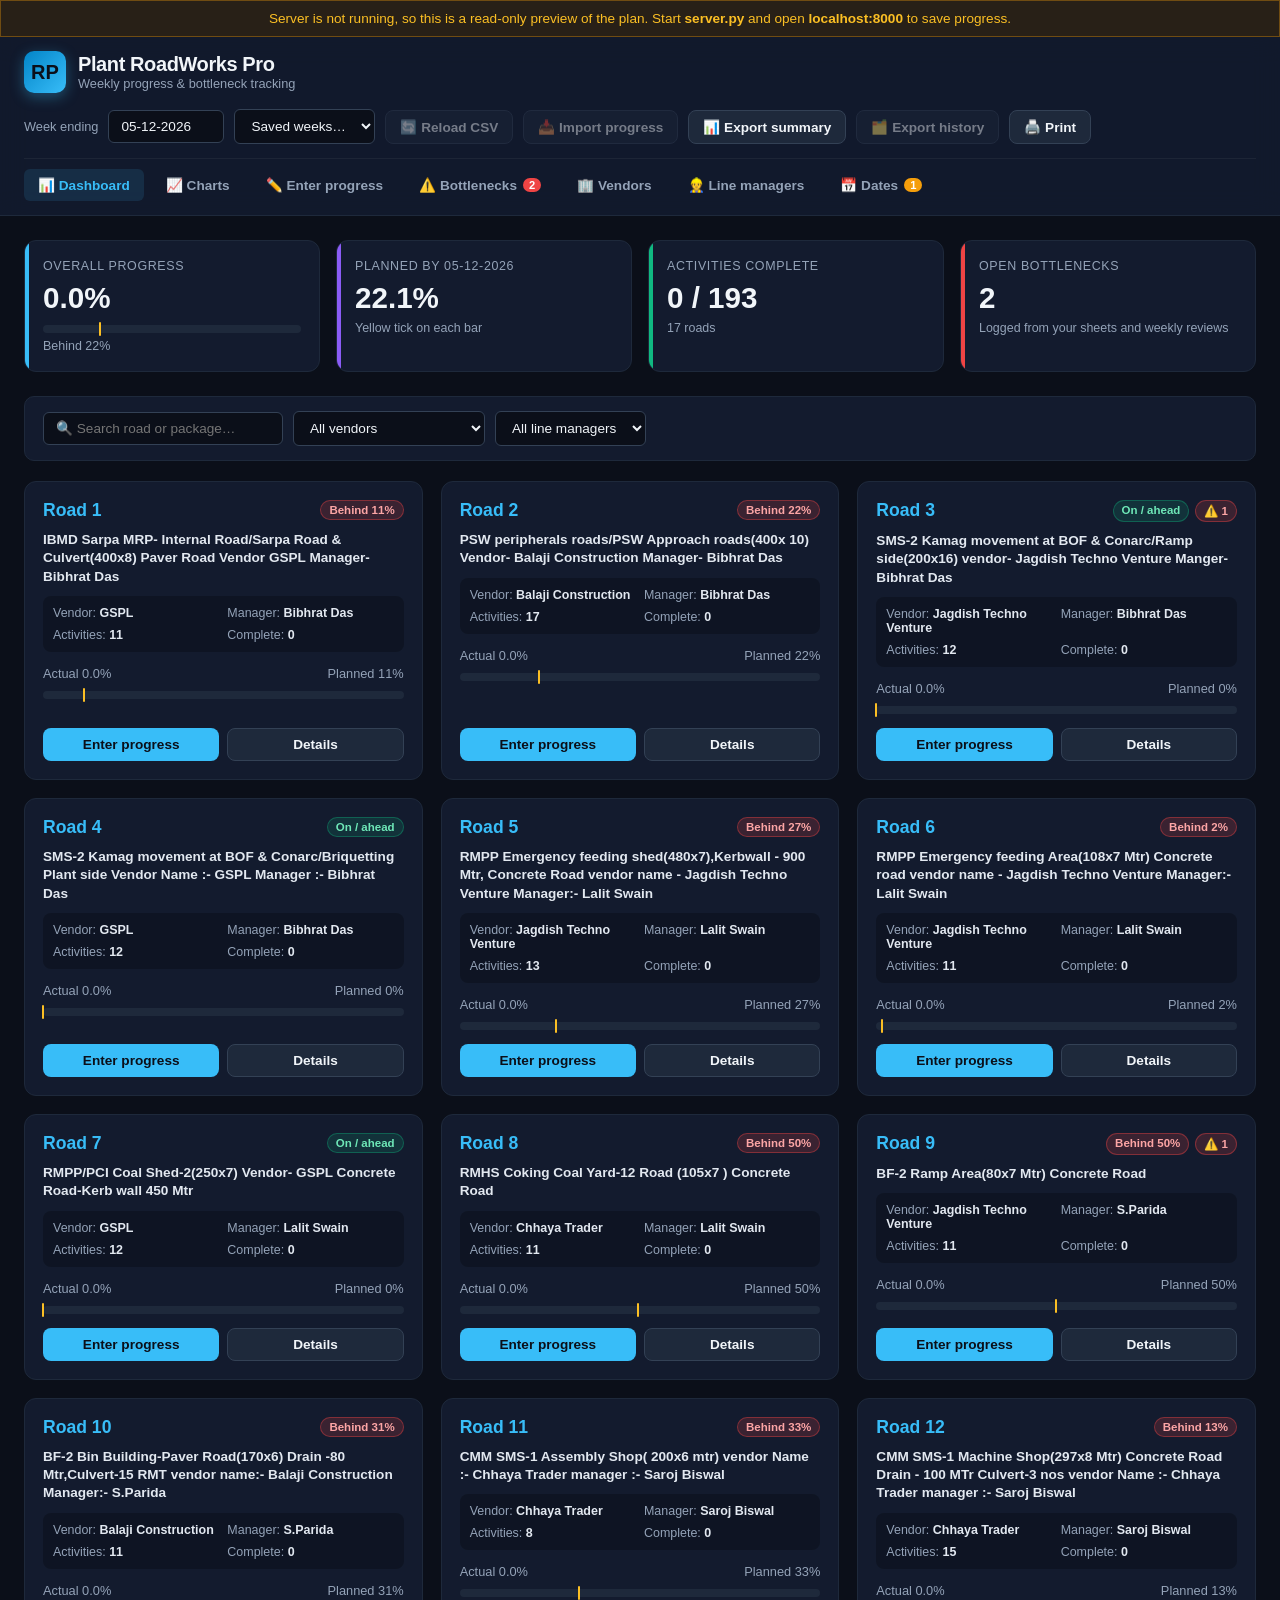
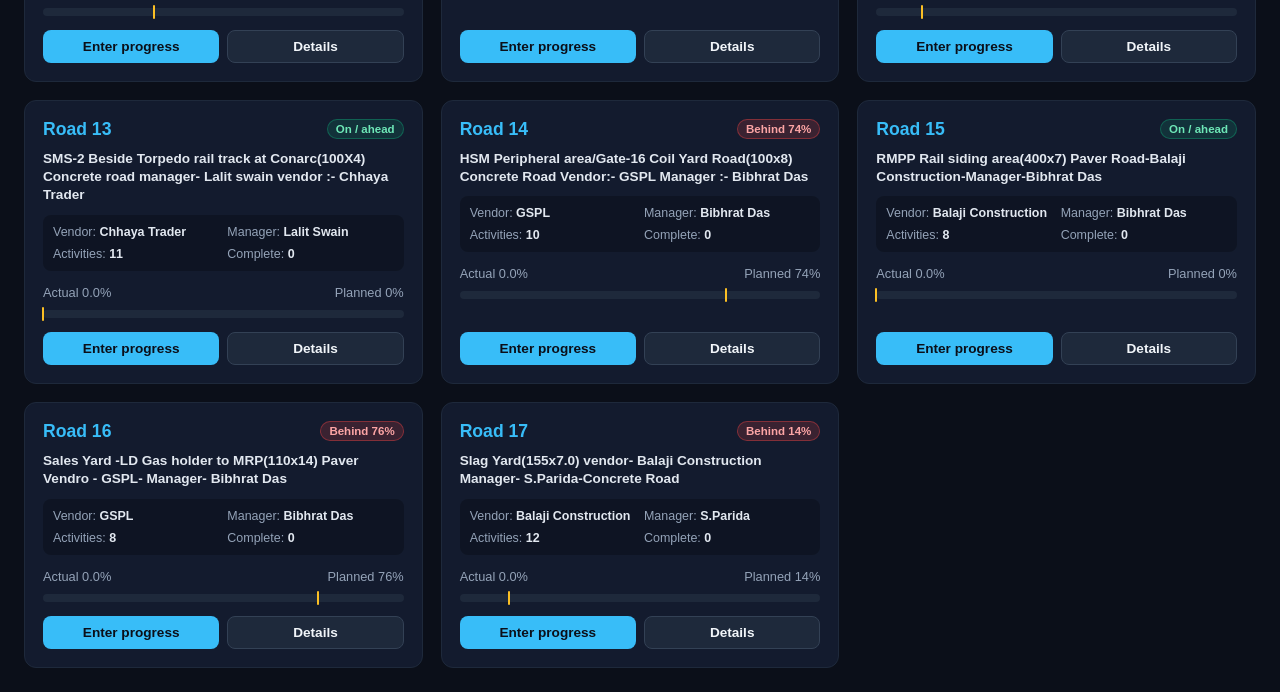
==== index.html @ 73a5966e "Initial commit: road works progress web app Co-Authored-By: Claude Sonnet 5.5 <noreply@anthropic.com" ====
<!DOCTYPE html>
<html lang="en">
<head>
<meta charset="UTF-8">
<meta name="viewport" content="width=device-width, initial-scale=1.0">
<title>Plant RoadWorks Pro</title>
<style>
:root{--bg:#0b0f19;--card:#131b2e;--bd:#1e293b;--text:#f1f5f9;--mut:#94a3b8;--pri:#38bdf8;--ok:#10b981;--warn:#f59e0b;--bad:#ef4444;--purple:#8b5cf6}
*{box-sizing:border-box;margin:0;padding:0;font-family:'Inter',-apple-system,BlinkMacSystemFont,'SF Pro Display',sans-serif}
body{background:var(--bg);color:var(--text);min-height:100vh}
header{background:rgba(19,27,46,.92);backdrop-filter:blur(14px);border-bottom:1px solid var(--bd);position:sticky;top:0;z-index:50;padding:14px 24px}
.top{display:flex;justify-content:space-between;align-items:center;flex-wrap:wrap;gap:16px}
.brand{display:flex;align-items:center;gap:12px}
.logo{width:42px;height:42px;background:linear-gradient(135deg,#0284c7,#38bdf8);border-radius:10px;display:flex;align-items:center;justify-content:center;font-size:20px;font-weight:800;color:#0b0f19;box-shadow:0 4px 14px rgba(56,189,248,.35)}
.brand h1{font-size:1.25rem;font-weight:700;letter-spacing:-.02em}.brand p{font-size:.8rem;color:var(--mut)}
.actions{display:flex;align-items:center;gap:10px;flex-wrap:wrap}
.btn{padding:8px 14px;border-radius:8px;font-size:.85rem;font-weight:600;cursor:pointer;display:inline-flex;align-items:center;gap:6px;transition:.2s;border:1px solid transparent}
.btn-p{background:var(--pri);color:#0b0f19}.btn-p:hover{background:#7dd3fc;transform:translateY(-1px)}
.btn-w{background:rgba(245,158,11,.15);border-color:rgba(245,158,11,.3);color:#fbbf24}.btn-w:hover{background:rgba(245,158,11,.25)}
.btn-o{background:#1e293b;border-color:#334155;color:var(--text)}.btn-o:hover{background:#334155}
.btn:disabled{opacity:.45;cursor:not-allowed;transform:none}
.tabs{display:flex;gap:8px;margin-top:14px;border-top:1px solid rgba(255,255,255,.05);padding-top:10px;overflow-x:auto}
.tab{background:transparent;border:none;color:var(--mut);padding:8px 14px;border-radius:6px;font-size:.85rem;font-weight:600;cursor:pointer;white-space:nowrap;display:flex;gap:6px;align-items:center}
.tab:hover{color:var(--text);background:rgba(255,255,255,.04)}.tab.on{color:var(--pri);background:rgba(56,189,248,.12)}
.badge{background:var(--bad);color:#fff;font-size:.7rem;padding:1px 6px;border-radius:10px;font-weight:700}
main{padding:24px;max-width:1440px;margin:0 auto}
.pane{display:none}.pane.on{display:block;animation:fade .25s}@keyframes fade{from{opacity:0;transform:translateY(4px)}to{opacity:1;transform:none}}
#banner{background:rgba(245,158,11,.12);border:1px solid rgba(245,158,11,.35);color:#fbbf24;padding:10px 16px;font-size:.85rem;text-align:center}
.kpis{display:grid;grid-template-columns:repeat(auto-fit,minmax(240px,1fr));gap:16px;margin-bottom:24px}
.kpi{background:var(--card);border:1px solid var(--bd);border-radius:12px;padding:18px;position:relative;overflow:hidden}
.kpi:before{content:'';position:absolute;left:0;top:0;width:4px;height:100%}
.kpi.b:before{background:var(--pri)}.kpi.g:before{background:var(--ok)}.kpi.r:before{background:var(--bad)}.kpi.p:before{background:var(--purple)}
.kpi .l{font-size:.78rem;color:var(--mut);font-weight:500;text-transform:uppercase;letter-spacing:.05em}
.kpi .v{font-size:1.85rem;font-weight:800;margin-top:8px}.kpi .s{font-size:.78rem;color:var(--mut);margin-top:6px}
.pb{width:100%;height:8px;background:#1e293b;border-radius:4px;margin-top:10px;overflow:hidden;position:relative;overflow:visible}
.pb i{display:block;height:100%;background:linear-gradient(90deg,#38bdf8,#10b981);border-radius:4px;transition:width .4s}
.pb b{position:absolute;top:-3px;width:2px;height:14px;background:#fbbf24;border-radius:1px}
.bar{background:var(--card);border:1px solid var(--bd);border-radius:10px;padding:14px 18px;margin-bottom:20px;display:flex;flex-wrap:wrap;gap:12px;align-items:center;justify-content:space-between}
.grp{display:flex;flex-wrap:wrap;gap:10px;align-items:center}
input,select,textarea{background:#0b0f19;border:1px solid #334155;color:var(--text);padding:8px 12px;border-radius:6px;font-size:.85rem}
input:focus,select:focus,textarea:focus{outline:none;border-color:var(--pri)}
input[type=date]{color-scheme:dark}
.grid{display:grid;grid-template-columns:repeat(auto-fill,minmax(340px,1fr));gap:18px}
.rc{background:var(--card);border:1px solid var(--bd);border-radius:12px;padding:18px;display:flex;flex-direction:column;justify-content:space-between;transition:.2s}
.rc:hover{border-color:#334155;transform:translateY(-2px);box-shadow:0 10px 25px rgba(0,0,0,.4)}
.rh{display:flex;justify-content:space-between;align-items:flex-start;margin-bottom:10px;gap:8px}
.code{font-size:1.1rem;font-weight:700;color:var(--pri)}
.title{font-size:.85rem;font-weight:600;line-height:1.35;margin-bottom:10px;color:#e2e8f0;display:-webkit-box;-webkit-line-clamp:3;-webkit-box-orient:vertical;overflow:hidden}
.specs{display:grid;grid-template-columns:1fr 1fr;gap:8px;font-size:.78rem;color:var(--mut);background:rgba(0,0,0,.25);padding:10px;border-radius:8px;margin-bottom:14px}
.specs strong{color:#e2e8f0}
.meta{display:flex;justify-content:space-between;font-size:.8rem;margin-bottom:4px}
.ra{display:flex;gap:8px;margin-top:14px}.ra .btn{flex:1;justify-content:center}
.pill{font-size:.72rem;font-weight:600;padding:3px 8px;border-radius:12px;display:inline-flex;gap:4px;white-space:nowrap}
.p-bad{background:rgba(239,68,68,.18);color:#fca5a5;border:1px solid rgba(239,68,68,.4)}
.p-ok{background:rgba(16,185,129,.15);color:#6ee7b7;border:1px solid rgba(16,185,129,.35)}
.p-mut{background:#1e293b;color:var(--mut);border:1px solid #334155}
.p-warn{background:rgba(245,158,11,.15);color:#fbbf24;border:1px solid rgba(245,158,11,.35)}
.tc{background:var(--card);border:1px solid var(--bd);border-radius:12px;overflow-x:auto}
table{width:100%;border-collapse:collapse;font-size:.85rem;text-align:left}
th{background:#0f172a;padding:12px 14px;font-weight:600;color:var(--mut);border-bottom:1px solid var(--bd);white-space:nowrap}
td{padding:11px 14px;border-bottom:1px solid rgba(255,255,255,.04);vertical-align:middle}
tr:hover td{background:rgba(255,255,255,.02)}
td.n,th.n{text-align:right;white-space:nowrap}
td input[type=number],td input[type=text]{width:100%;padding:6px 8px}td input[type=number]{width:120px}
.mini{display:flex;align-items:center;gap:8px}.mini .pb{width:90px;margin:0;height:8px}
.bn{background:var(--card);border:1px solid var(--bd);border-left:4px solid var(--bad);border-radius:10px;padding:16px;margin-bottom:14px}
.bn.ip{border-left-color:var(--warn)}.bn.cl{border-left-color:var(--ok);opacity:.75}
.bn h3{font-size:1rem;margin-bottom:8px;line-height:1.4}.bn .m{font-size:.8rem;color:var(--mut);margin-bottom:10px;display:flex;flex-wrap:wrap;gap:14px}
.bn .m strong{color:#e2e8f0}.bn .rm{font-size:.85rem;background:rgba(0,0,0,.22);padding:10px;border-radius:6px;margin-bottom:12px;color:#cbd5e1}
.bn .ac{display:flex;justify-content:space-between;align-items:center;flex-wrap:wrap;gap:10px}
.empty{padding:40px;text-align:center;color:var(--mut)}
.note{font-size:.78rem;color:var(--mut);margin:10px 0 18px}
.ov{position:fixed;inset:0;background:rgba(0,0,0,.78);backdrop-filter:blur(5px);display:none;align-items:center;justify-content:center;z-index:100;padding:20px}
.ov.on{display:flex}
.md{background:var(--card);border:1px solid var(--bd);border-radius:14px;width:100%;max-width:860px;max-height:90vh;display:flex;flex-direction:column;box-shadow:0 20px 50px rgba(0,0,0,.6)}
.mh{padding:16px 20px;border-bottom:1px solid var(--bd);display:flex;justify-content:space-between;align-items:center}.mh h3{font-size:1.1rem}
.mb{padding:20px;overflow-y:auto}.mf{padding:14px 20px;border-top:1px solid var(--bd);display:flex;justify-content:flex-end;gap:10px}
.x{background:none;border:none;color:var(--mut);font-size:1.5rem;cursor:pointer}
.fg{margin-bottom:14px}.fg label{display:block;font-size:.8rem;font-weight:600;margin-bottom:6px;color:#cbd5e1}.fg input,.fg select,.fg textarea{width:100%}
.cg{display:grid;grid-template-columns:repeat(auto-fit,minmax(460px,1fr));gap:18px}
.cc{background:var(--card);border:1px solid var(--bd);border-radius:12px;padding:18px}.cc.wide{grid-column:1/-1}
.cc h3{font-size:.95rem;margin-bottom:12px}.cc svg{display:block;width:100%;height:auto}
.lg{display:flex;gap:16px;flex-wrap:wrap;font-size:.78rem;color:var(--mut);margin-top:8px}
.lg i{display:inline-block;width:10px;height:10px;border-radius:2px;margin-right:6px}
.dn{display:flex;align-items:center;gap:24px;flex-wrap:wrap}.dn svg{width:190px;flex:none}.dn ul{list-style:none;font-size:.85rem;line-height:2}
@media print{.cg{display:block}.cc{break-inside:avoid;margin-bottom:12px}}
.dt{width:125px!important}.dt.bad{border-color:var(--bad)!important}
@media print{header .actions,.bar,.ra,.tabs,#banner{display:none!important}body{background:#fff;color:#000}.pane{display:block!important}}
</style>
</head>
<body>
<div id="banner" hidden>Server is not running, so this is a read-only preview of the plan. Start <b>server.py</b> and open <b>localhost:8000</b> to save progress.</div>
<header>
  <div class="top">
    <div class="brand"><div class="logo">RP</div><div><h1>Plant RoadWorks Pro</h1><p>Weekly progress &amp; bottleneck tracking</p></div></div>
    <div class="actions">
      <label style="font-size:.8rem;color:var(--mut)">Week ending</label>
      <input type="text" id="week" size="10" placeholder="dd-mm-yyyy" title="Week ending (dd-mm-yyyy)">
      <select id="past" title="Weeks with saved progress"></select>
      <button class="btn btn-o" id="rl" onclick="reloadCsv()" title="Re-read plan.csv and bottlenecks.csv">🔄 Reload CSV</button>
      <button class="btn btn-o" id="imp" onclick="$('#impf').click()" title="Import weekly progress from CSV (week_ending, activity_id, cum_qty, remarks)">📥 Import progress</button>
      <input type="file" id="impf" accept=".csv" hidden onchange="importProgress(this)">
      <button class="btn btn-o" onclick="exportCsv()">📊 Export summary</button>
      <button class="btn btn-o" id="exh" onclick="location.href='/api/export/history'">🗂️ Export history</button>
      <button class="btn btn-o" onclick="window.print()">🖨️ Print</button>
    </div>
  </div>
  <div class="tabs" id="tabs"></div>
</header>
<main>
  <div class="pane on" id="t-dash"></div>
  <div class="pane" id="t-charts"></div>
  <div class="pane" id="t-entry"></div>
  <div class="pane" id="t-bn"></div>
  <div class="pane" id="t-vendor"></div>
  <div class="pane" id="t-mgr"></div>
  <div class="pane" id="t-dates"></div>
</main>
<div class="ov" id="ov"><div class="md"><div class="mh"><h3 id="mt"></h3><button class="x" onclick="closeM()">&times;</button></div><div class="mb" id="mbody"></div><div class="mf" id="mfoot"></div></div></div>

<script>
const FALLBACK = {"activities": [{"road_no": 1, "package": "IBMD Sarpa MRP- Internal Road/Sarpa Road & Culvert(400x8) Paver Road Vendor GSPL Manager- Bibhrat Das", "vendor": "GSPL", "line_manager": "Bibhrat Das", "activity_id": "R01-01", "activity": "Six Party Clearance", "unit": "Job", "planned_qty": 1.0, "start_date": "10-10-206", "end_date": "2026-10-30"}, {"road_no": 1, "package": "IBMD Sarpa MRP- Internal Road/Sarpa Road & Culvert(400x8) Paver Road Vendor GSPL Manager- Bibhrat Das", "vendor": "GSPL", "line_manager": "Bibhrat Das", "activity_id": "R01-02", "activity": "Excavation", "unit": "Cum", "planned_qty": 3200.0, "start_date": "2026-11-02", "end_date": "2026-12-30"}, {"road_no": 1, "package": "IBMD Sarpa MRP- Internal Road/Sarpa Road & Culvert(400x8) Paver Road Vendor GSPL Manager- Bibhrat Das", "vendor": "GSPL", "line_manager": "Bibhrat Das", "activity_id": "R01-03", "activity": "Soil Disposal", "unit": "Cum", "planned_qty": 3200.0, "start_date": "2026-11-02", "end_date": "2026-12-30"}, {"road_no": 1, "package": "IBMD Sarpa MRP- Internal Road/Sarpa Road & Culvert(400x8) Paver Road Vendor GSPL Manager- Bibhrat Das", "vendor": "GSPL", "line_manager": "Bibhrat Das", "activity_id": "R01-04", "activity": "Subgrade Preparation", "unit": "Sqm", "planned_qty": 3200.0, "start_date": "2027-01-04", "end_date": "2027-01-12"}, {"road_no": 1, "package": "IBMD Sarpa MRP- Internal Road/Sarpa Road & Culvert(400x8) Paver Road Vendor GSPL Manager- Bibhrat Das", "vendor": "GSPL", "line_manager": "Bibhrat Das", "activity_id": "R01-05", "activity": "GSB", "unit": "Cum", "planned_qty": 1120.0, "start_date": "2027-01-13", "end_date": "2027-02-28"}, {"road_no": 1, "package": "IBMD Sarpa MRP- Internal Road/Sarpa Road & Culvert(400x8) Paver Road Vendor GSPL Manager- Bibhrat Das", "vendor": "GSPL", "line_manager": "Bibhrat Das", "activity_id": "R01-06", "activity": "WMM", "unit": "Cum", "planned_qty": 480.0, "start_date": "2027-02-25", "end_date": "2027-03-30"}, {"road_no": 1, "package": "IBMD Sarpa MRP- Internal Road/Sarpa Road & Culvert(400x8) Paver Road Vendor GSPL Manager- Bibhrat Das", "vendor": "GSPL", "line_manager": "Bibhrat Das", "activity_id": "R01-07", "activity": "DLC", "unit": "Cum", "planned_qty": 480.0, "start_date": "2027-03-22", "end_date": "2027-04-05"}, {"road_no": 1, "package": "IBMD Sarpa MRP- Internal Road/Sarpa Road & Culvert(400x8) Paver Road Vendor GSPL Manager- Bibhrat Das", "vendor": "GSPL", "line_manager": "Bibhrat Das", "activity_id": "R01-08", "activity": "RCC Drain", "unit": "Rmt", "planned_qty": 400.0, "start_date": "2027-04-01", "end_date": "2028-03-31"}, {"road_no": 1, "package": "IBMD Sarpa MRP- Internal Road/Sarpa Road & Culvert(400x8) Paver Road Vendor GSPL Manager- Bibhrat Das", "vendor": "GSPL", "line_manager": "Bibhrat Das", "activity_id": "R01-09", "activity": "Paver Laying", "unit": "Sqm", "planned_qty": 3200.0, "start_date": "2027-04-01", "end_date": "2027-06-30"}, {"road_no": 1, "package": "IBMD Sarpa MRP- Internal Road/Sarpa Road & Culvert(400x8) Paver Road Vendor GSPL Manager- Bibhrat Das", "vendor": "GSPL", "line_manager": "Bibhrat Das", "activity_id": "R01-10", "activity": "Kerb wall", "unit": "RMT", "planned_qty": 1.0, "start_date": "2027-06-15", "end_date": "2027-07-30"}, {"road_no": 1, "package": "IBMD Sarpa MRP- Internal Road/Sarpa Road & Culvert(400x8) Paver Road Vendor GSPL Manager- Bibhrat Das", "vendor": "GSPL", "line_manager": "Bibhrat Das", "activity_id": "R01-11", "activity": "Drain", "unit": "RMT", "planned_qty": 400.0, "start_date": "2027-02-01", "end_date": "2027-05-30"}, {"road_no": 2, "package": "PSW peripherals roads/PSW Approach roads(400x 10) Vendor- Balaji Construction Manager- Bibhrat Das", "vendor": "Balaji Construction", "line_manager": "Bibhrat Das", "activity_id": "R02-01", "activity": "Vegitation clearance", "unit": "No", "planned_qty": 1.0, "start_date": "2026-09-28", "end_date": "2026-09-30"}, {"road_no": 2, "package": "PSW peripherals roads/PSW Approach roads(400x 10) Vendor- Balaji Construction Manager- Bibhrat Das", "vendor": "Balaji Construction", "line_manager": "Bibhrat Das", "activity_id": "R02-02", "activity": "Six Party Clearance", "unit": "Job", "planned_qty": 1.0, "start_date": "2026-10-01", "end_date": "2026-10-10"}, {"road_no": 2, "package": "PSW peripherals roads/PSW Approach roads(400x 10) Vendor- Balaji Construction Manager- Bibhrat Das", "vendor": "Balaji Construction", "line_manager": "Bibhrat Das", "activity_id": "R02-03", "activity": "Road Diversion(Heap Cutting/Temp Road )", "unit": "RMT", "planned_qty": 1.0, "start_date": "2026-10-12", "end_date": "2026-10-31"}, {"road_no": 2, "package": "PSW peripherals roads/PSW Approach roads(400x 10) Vendor- Balaji Construction Manager- Bibhrat Das", "vendor": "Balaji Construction", "line_manager": "Bibhrat Das", "activity_id": "R02-04", "activity": "Excavation", "unit": "Cum", "planned_qty": 20000.0, "start_date": "2026-11-02", "end_date": "2027-02-28"}, {"road_no": 2, "package": "PSW peripherals roads/PSW Approach roads(400x 10) Vendor- Balaji Construction Manager- Bibhrat Das", "vendor": "Balaji Construction", "line_manager": "Bibhrat Das", "activity_id": "R02-05", "activity": "Soil Disposal", "unit": "Cum", "planned_qty": 20000.0, "start_date": "2026-11-02", "end_date": "2027-02-28"}, {"road_no": 2, "package": "PSW peripherals roads/PSW Approach roads(400x 10) Vendor- Balaji Construction Manager- Bibhrat Das", "vendor": "Balaji Construction", "line_manager": "Bibhrat Das", "activity_id": "R02-06", "activity": "GSB", "unit": "Cum", "planned_qty": 2800.0, "start_date": "2027-01-15", "end_date": "2027-03-15"}, {"road_no": 2, "package": "PSW peripherals roads/PSW Approach roads(400x 10) Vendor- Balaji Construction Manager- Bibhrat Das", "vendor": "Balaji Construction", "line_manager": "Bibhrat Das", "activity_id": "R02-07", "activity": "WMM", "unit": "Cum", "planned_qty": 1200.0, "start_date": "2027-02-01", "end_date": "2027-03-30"}, {"road_no": 2, "package": "PSW peripherals roads/PSW Approach roads(400x 10) Vendor- Balaji Construction Manager- Bibhrat Das", "vendor": "Balaji Construction", "line_manager": "Bibhrat Das", "activity_id": "R02-08", "activity": "DLC", "unit": "Cum", "planned_qty": 1200.0, "start_date": "2027-02-15", "end_date": "2027-04-15"}, {"road_no": 2, "package": "PSW peripherals roads/PSW Approach roads(400x 10) Vendor- Balaji Construction Manager- Bibhrat Das", "vendor": "Balaji Construction", "line_manager": "Bibhrat Das", "activity_id": "R02-09", "activity": "RCC Drain", "unit": "Rmt", "planned_qty": 900.0, "start_date": "2026-11-02", "end_date": "2027-04-30"}, {"road_no": 2, "package": "PSW peripherals roads/PSW Approach roads(400x 10) Vendor- Balaji Construction Manager- Bibhrat Das", "vendor": "Balaji Construction", "line_manager": "Bibhrat Das", "activity_id": "R02-10", "activity": "RCC RoAD", "unit": "Cum", "planned_qty": 2840.0, "start_date": "2027-04-15", "end_date": "2027-08-31"}, {"road_no": 2, "package": "PSW peripherals roads/PSW Approach roads(400x 10) Vendor- Balaji Construction Manager- Bibhrat Das", "vendor": "Balaji Construction", "line_manager": "Bibhrat Das", "activity_id": "R02-11", "activity": "Shuttering", "unit": "Sqm", "planned_qty": 6528.0, "start_date": "2027-04-15", "end_date": "2027-08-31"}, {"road_no": 2, "package": "PSW peripherals roads/PSW Approach roads(400x 10) Vendor- Balaji Construction Manager- Bibhrat Das", "vendor": "Balaji Construction", "line_manager": "Bibhrat Das", "activity_id": "R02-12", "activity": "Reinforcement", "unit": "MT", "planned_qty": 148.0, "start_date": "2027-04-15", "end_date": "2027-08-31"}, {"road_no": 2, "package": "PSW peripherals roads/PSW Approach roads(400x 10) Vendor- Balaji Construction Manager- Bibhrat Das", "vendor": "Balaji Construction", "line_manager": "Bibhrat Das", "activity_id": "R02-13", "activity": "Angle Fixing", "unit": "MT", "planned_qty": 8.2, "start_date": "2027-04-15", "end_date": "2027-08-31"}, {"road_no": 2, "package": "PSW peripherals roads/PSW Approach roads(400x 10) Vendor- Balaji Construction Manager- Bibhrat Das", "vendor": "Balaji Construction", "line_manager": "Bibhrat Das", "activity_id": "R02-14", "activity": "Bitumen Paint", "unit": "Sqm", "planned_qty": 700.0, "start_date": "2027-04-15", "end_date": "2027-08-31"}, {"road_no": 2, "package": "PSW peripherals roads/PSW Approach roads(400x 10) Vendor- Balaji Construction Manager- Bibhrat Das", "vendor": "Balaji Construction", "line_manager": "Bibhrat Das", "activity_id": "R02-15", "activity": "Drain", "unit": "Mtr", "planned_qty": 400.0, "start_date": "2027-04-01", "end_date": "2028-03-31"}, {"road_no": 2, "package": "PSW peripherals roads/PSW Approach roads(400x 10) Vendor- Balaji Construction Manager- Bibhrat Das", "vendor": "Balaji Construction", "line_manager": "Bibhrat Das", "activity_id": "R02-16", "activity": "Salitex Board", "unit": "Sqmt", "planned_qty": 52.0, "start_date": "2027-04-15", "end_date": "2027-08-31"}, {"road_no": 2, "package": "PSW peripherals roads/PSW Approach roads(400x 10) Vendor- Balaji Construction Manager- Bibhrat Das", "vendor": "Balaji Construction", "line_manager": "Bibhrat Das", "activity_id": "R02-17", "activity": "Kerb wall", "unit": "RMT", "planned_qty": 1600.0, "start_date": "2027-08-02", "end_date": "2027-10-30"}, {"road_no": 3, "package": "SMS-2 Kamag movement at BOF & Conarc/Ramp side(200x16) vendor- Jagdish Techno Venture  Manger- Bibhrat Das", "vendor": "Jagdish Techno Venture", "line_manager": "Bibhrat Das", "activity_id": "R03-01", "activity": "Six Party Clearance", "unit": "Job", "planned_qty": 1.0, "start_date": "2027-04-01", "end_date": "2028-03-31"}, {"road_no": 3, "package": "SMS-2 Kamag movement at BOF & Conarc/Ramp side(200x16) vendor- Jagdish Techno Venture  Manger- Bibhrat Das", "vendor": "Jagdish Techno Venture", "line_manager": "Bibhrat Das", "activity_id": "R03-02", "activity": "Dismantling", "unit": "Cum", "planned_qty": 1325.0, "start_date": "2027-04-01", "end_date": "2028-03-31"}, {"road_no": 3, "package": "SMS-2 Kamag movement at BOF & Conarc/Ramp side(200x16) vendor- Jagdish Techno Venture  Manger- Bibhrat Das", "vendor": "Jagdish Techno Venture", "line_manager": "Bibhrat Das", "activity_id": "R03-03", "activity": "Excavation", "unit": "Cum", "planned_qty": 2200.0, "start_date": "2027-04-01", "end_date": "2028-03-31"}, {"road_no": 3, "package": "SMS-2 Kamag movement at BOF & Conarc/Ramp side(200x16) vendor- Jagdish Techno Venture  Manger- Bibhrat Das", "vendor": "Jagdish Techno Venture", "line_manager": "Bibhrat Das", "activity_id": "R03-04", "activity": "Soil Disposal", "unit": "Cum", "planned_qty": 3525.0, "start_date": "2027-04-01", "end_date": "2028-03-31"}, {"road_no": 3, "package": "SMS-2 Kamag movement at BOF & Conarc/Ramp side(200x16) vendor- Jagdish Techno Venture  Manger- Bibhrat Das", "vendor": "Jagdish Techno Venture", "line_manager": "Bibhrat Das", "activity_id": "R03-05", "activity": "GSB", "unit": "Cum", "planned_qty": 480.0, "start_date": "2027-04-01", "end_date": "2028-03-31"}, {"road_no": 3, "package": "SMS-2 Kamag movement at BOF & Conarc/Ramp side(200x16) vendor- Jagdish Techno Venture  Manger- Bibhrat Das", "vendor": "Jagdish Techno Venture", "line_manager": "Bibhrat Das", "activity_id": "R03-06", "activity": "WMM", "unit": "Cum", "planned_qty": 480.0, "start_date": "2027-04-01", "end_date": "2028-03-31"}, {"road_no": 3, "package": "SMS-2 Kamag movement at BOF & Conarc/Ramp side(200x16) vendor- Jagdish Techno Venture  Manger- Bibhrat Das", "vendor": "Jagdish Techno Venture", "line_manager": "Bibhrat Das", "activity_id": "R03-07", "activity": "PCC", "unit": "Cum", "planned_qty": 500.0, "start_date": "2027-04-01", "end_date": "2028-03-31"}, {"road_no": 3, "package": "SMS-2 Kamag movement at BOF & Conarc/Ramp side(200x16) vendor- Jagdish Techno Venture  Manger- Bibhrat Das", "vendor": "Jagdish Techno Venture", "line_manager": "Bibhrat Das", "activity_id": "R03-08", "activity": "RCC", "unit": "Cum", "planned_qty": 1120.0, "start_date": "2027-04-01", "end_date": "2028-03-31"}, {"road_no": 3, "package": "SMS-2 Kamag movement at BOF & Conarc/Ramp side(200x16) vendor- Jagdish Techno Venture  Manger- Bibhrat Das", "vendor": "Jagdish Techno Venture", "line_manager": "Bibhrat Das", "activity_id": "R03-09", "activity": "Shuttering", "unit": "Sqm", "planned_qty": 725.0, "start_date": "2027-04-01", "end_date": "2028-03-31"}, {"road_no": 3, "package": "SMS-2 Kamag movement at BOF & Conarc/Ramp side(200x16) vendor- Jagdish Techno Venture  Manger- Bibhrat Das", "vendor": "Jagdish Techno Venture", "line_manager": "Bibhrat Das", "activity_id": "R03-10", "activity": "Reinforcement", "unit": "MT", "planned_qty": 112.0, "start_date": "2027-04-01", "end_date": "2028-03-31"}, {"road_no": 3, "package": "SMS-2 Kamag movement at BOF & Conarc/Ramp side(200x16) vendor- Jagdish Techno Venture  Manger- Bibhrat Das", "vendor": "Jagdish Techno Venture", "line_manager": "Bibhrat Das", "activity_id": "R03-11", "activity": "Bitumen Paint", "unit": "Sqm", "planned_qty": 710.0, "start_date": "2027-04-01", "end_date": "2028-03-31"}, {"road_no": 3, "package": "SMS-2 Kamag movement at BOF & Conarc/Ramp side(200x16) vendor- Jagdish Techno Venture  Manger- Bibhrat Das", "vendor": "Jagdish Techno Venture", "line_manager": "Bibhrat Das", "activity_id": "R03-12", "activity": "Handover", "unit": "Job", "planned_qty": 1.0, "start_date": "2027-04-01", "end_date": "2028-03-31"}, {"road_no": 4, "package": "SMS-2 Kamag movement at BOF & Conarc/Briquetting Plant side Vendor Name :- GSPL Manager :- Bibhrat Das", "vendor": "GSPL", "line_manager": "Bibhrat Das", "activity_id": "R04-01", "activity": "Six Party Clearance", "unit": "Job", "planned_qty": 1.0, "start_date": "2027-04-01", "end_date": "2028-03-31"}, {"road_no": 4, "package": "SMS-2 Kamag movement at BOF & Conarc/Briquetting Plant side Vendor Name :- GSPL Manager :- Bibhrat Das", "vendor": "GSPL", "line_manager": "Bibhrat Das", "activity_id": "R04-02", "activity": "Dismantling", "unit": "Cum", "planned_qty": 1325.0, "start_date": "2027-04-01", "end_date": "2028-03-31"}, {"road_no": 4, "package": "SMS-2 Kamag movement at BOF & Conarc/Briquetting Plant side Vendor Name :- GSPL Manager :- Bibhrat Das", "vendor": "GSPL", "line_manager": "Bibhrat Das", "activity_id": "R04-03", "activity": "Excavation", "unit": "Cum", "planned_qty": 2200.0, "start_date": "2027-04-01", "end_date": "2028-03-31"}, {"road_no": 4, "package": "SMS-2 Kamag movement at BOF & Conarc/Briquetting Plant side Vendor Name :- GSPL Manager :- Bibhrat Das", "vendor": "GSPL", "line_manager": "Bibhrat Das", "activity_id": "R04-04", "activity": "Soil Disposal", "unit": "Cum", "planned_qty": 3525.0, "start_date": "2027-04-01", "end_date": "2028-03-31"}, {"road_no": 4, "package": "SMS-2 Kamag movement at BOF & Conarc/Briquetting Plant side Vendor Name :- GSPL Manager :- Bibhrat Das", "vendor": "GSPL", "line_manager": "Bibhrat Das", "activity_id": "R04-05", "activity": "GSB", "unit": "Cum", "planned_qty": 480.0, "start_date": "2027-04-01", "end_date": "2028-03-31"}, {"road_no": 4, "package": "SMS-2 Kamag movement at BOF & Conarc/Briquetting Plant side Vendor Name :- GSPL Manager :- Bibhrat Das", "vendor": "GSPL", "line_manager": "Bibhrat Das", "activity_id": "R04-06", "activity": "WMM", "unit": "Cum", "planned_qty": 480.0, "start_date": "2027-04-01", "end_date": "2028-03-31"}, {"road_no": 4, "package": "SMS-2 Kamag movement at BOF & Conarc/Briquetting Plant side Vendor Name :- GSPL Manager :- Bibhrat Das", "vendor": "GSPL", "line_manager": "Bibhrat Das", "activity_id": "R04-07", "activity": "PCC", "unit": "Cum", "planned_qty": 500.0, "start_date": "2027-04-01", "end_date": "2028-03-31"}, {"road_no": 4, "package": "SMS-2 Kamag movement at BOF & Conarc/Briquetting Plant side Vendor Name :- GSPL Manager :- Bibhrat Das", "vendor": "GSPL", "line_manager": "Bibhrat Das", "activity_id": "R04-08", "activity": "RCC", "unit": "Cum", "planned_qty": 1120.0, "start_date": "2027-04-01", "end_date": "2028-03-31"}, {"road_no": 4, "package": "SMS-2 Kamag movement at BOF & Conarc/Briquetting Plant side Vendor Name :- GSPL Manager :- Bibhrat Das", "vendor": "GSPL", "line_manager": "Bibhrat Das", "activity_id": "R04-09", "activity": "Shuttering", "unit": "Sqm", "planned_qty": 725.0, "start_date": "2027-04-01", "end_date": "2028-03-31"}, {"road_no": 4, "package": "SMS-2 Kamag movement at BOF & Conarc/Briquetting Plant side Vendor Name :- GSPL Manager :- Bibhrat Das", "vendor": "GSPL", "line_manager": "Bibhrat Das", "activity_id": "R04-10", "activity": "Reinforcement", "unit": "MT", "planned_qty": 112.0, "start_date": "2027-04-01", "end_date": "2028-03-31"}, {"road_no": 4, "package": "SMS-2 Kamag movement at BOF & Conarc/Briquetting Plant side Vendor Name :- GSPL Manager :- Bibhrat Das", "vendor": "GSPL", "line_manager": "Bibhrat Das", "activity_id": "R04-11", "activity": "Bitumen Paint", "unit": "Sqm", "planned_qty": 710.0, "start_date": "2027-04-01", "end_date": "2028-03-31"}, {"road_no": 4, "package": "SMS-2 Kamag movement at BOF & Conarc/Briquetting Plant side Vendor Name :- GSPL Manager :- Bibhrat Das", "vendor": "GSPL", "line_manager": "Bibhrat Das", "activity_id": "R04-12", "activity": "Handover", "unit": "Job", "planned_qty": 1.0, "start_date": "2027-04-01", "end_date": "2028-03-31"}, {"road_no": 5, "package": "RMPP Emergency feeding shed(480x7),Kerbwall - 900 Mtr, Concrete Road vendor name - Jagdish Techno Venture Manager:- Lalit Swain", "vendor": "Jagdish Techno Venture", "line_manager": "Lalit Swain", "activity_id": "R05-01", "activity": "Excavation", "unit": "Cum", "planned_qty": 8000.0, "start_date": "2026-10-05", "end_date": "2026-12-30"}, {"road_no": 5, "package": "RMPP Emergency feeding shed(480x7),Kerbwall - 900 Mtr, Concrete Road vendor name - Jagdish Techno Venture Manager:- Lalit Swain", "vendor": "Jagdish Techno Venture", "line_manager": "Lalit Swain", "activity_id": "R05-02", "activity": "Soil Disposal", "unit": "Cum", "planned_qty": 8000.0, "start_date": "2026-10-05", "end_date": "2026-12-30"}, {"road_no": 5, "package": "RMPP Emergency feeding shed(480x7),Kerbwall - 900 Mtr, Concrete Road vendor name - Jagdish Techno Venture Manager:- Lalit Swain", "vendor": "Jagdish Techno Venture", "line_manager": "Lalit Swain", "activity_id": "R05-03", "activity": "Profile correction", "unit": "Sqm", "planned_qty": 3360.0, "start_date": "2026-12-15", "end_date": "2026-12-30"}, {"road_no": 5, "package": "RMPP Emergency feeding shed(480x7),Kerbwall - 900 Mtr, Concrete Road vendor name - Jagdish Techno Venture Manager:- Lalit Swain", "vendor": "Jagdish Techno Venture", "line_manager": "Lalit Swain", "activity_id": "R05-04", "activity": "GSB", "unit": "Cum", "planned_qty": 1200.0, "start_date": "2026-10-20", "end_date": "2027-01-15"}, {"road_no": 5, "package": "RMPP Emergency feeding shed(480x7),Kerbwall - 900 Mtr, Concrete Road vendor name - Jagdish Techno Venture Manager:- Lalit Swain", "vendor": "Jagdish Techno Venture", "line_manager": "Lalit Swain", "activity_id": "R05-05", "activity": "WMM", "unit": "Cum", "planned_qty": 510.0, "start_date": "2026-10-25", "end_date": "2027-01-30"}, {"road_no": 5, "package": "RMPP Emergency feeding shed(480x7),Kerbwall - 900 Mtr, Concrete Road vendor name - Jagdish Techno Venture Manager:- Lalit Swain", "vendor": "Jagdish Techno Venture", "line_manager": "Lalit Swain", "activity_id": "R05-06", "activity": "DLC", "unit": "Cum", "planned_qty": 510.0, "start_date": "2026-11-05", "end_date": "2027-02-15"}, {"road_no": 5, "package": "RMPP Emergency feeding shed(480x7),Kerbwall - 900 Mtr, Concrete Road vendor name - Jagdish Techno Venture Manager:- Lalit Swain", "vendor": "Jagdish Techno Venture", "line_manager": "Lalit Swain", "activity_id": "R05-07", "activity": "PCC", "unit": "Cum", "planned_qty": 70.0, "start_date": "2026-11-05", "end_date": "2027-02-15"}, {"road_no": 5, "package": "RMPP Emergency feeding shed(480x7),Kerbwall - 900 Mtr, Concrete Road vendor name - Jagdish Techno Venture Manager:- Lalit Swain", "vendor": "Jagdish Techno Venture", "line_manager": "Lalit Swain", "activity_id": "R05-08", "activity": "RCC(reinforcemnt+shutering)", "unit": "Cum", "planned_qty": 670.0, "start_date": "2026-11-15", "end_date": "2027-04-20"}, {"road_no": 5, "package": "RMPP Emergency feeding shed(480x7),Kerbwall - 900 Mtr, Concrete Road vendor name - Jagdish Techno Venture Manager:- Lalit Swain", "vendor": "Jagdish Techno Venture", "line_manager": "Lalit Swain", "activity_id": "R05-09", "activity": "Shuttering", "unit": "Sqm", "planned_qty": 3000.0, "start_date": "2026-11-15", "end_date": "2027-04-15"}, {"road_no": 5, "package": "RMPP Emergency feeding shed(480x7),Kerbwall - 900 Mtr, Concrete Road vendor name - Jagdish Techno Venture Manager:- Lalit Swain", "vendor": "Jagdish Techno Venture", "line_manager": "Lalit Swain", "activity_id": "R05-10", "activity": "Reinforcement", "unit": "MT", "planned_qty": 50.0, "start_date": "2026-11-15", "end_date": "2027-04-15"}, {"road_no": 5, "package": "RMPP Emergency feeding shed(480x7),Kerbwall - 900 Mtr, Concrete Road vendor name - Jagdish Techno Venture Manager:- Lalit Swain", "vendor": "Jagdish Techno Venture", "line_manager": "Lalit Swain", "activity_id": "R05-11", "activity": "Kerb wall", "unit": "RMT", "planned_qty": 900.0, "start_date": "2026-12-15", "end_date": "2027-04-30"}, {"road_no": 5, "package": "RMPP Emergency feeding shed(480x7),Kerbwall - 900 Mtr, Concrete Road vendor name - Jagdish Techno Venture Manager:- Lalit Swain", "vendor": "Jagdish Techno Venture", "line_manager": "Lalit Swain", "activity_id": "R05-12", "activity": "Bitumen Paint", "unit": "Sqm", "planned_qty": 600.0, "start_date": "2026-11-15", "end_date": "2027-04-20"}, {"road_no": 5, "package": "RMPP Emergency feeding shed(480x7),Kerbwall - 900 Mtr, Concrete Road vendor name - Jagdish Techno Venture Manager:- Lalit Swain", "vendor": "Jagdish Techno Venture", "line_manager": "Lalit Swain", "activity_id": "R05-13", "activity": "Salitex board", "unit": "Sqm", "planned_qty": 30.0, "start_date": "2027-03-01", "end_date": "2027-04-30"}, {"road_no": 6, "package": "RMPP Emergency feeding Area(108x7 Mtr) Concrete road vendor name - Jagdish Techno Venture Manager:- Lalit Swain", "vendor": "Jagdish Techno Venture", "line_manager": "Lalit Swain", "activity_id": "R06-01", "activity": "Excavation", "unit": "Cum", "planned_qty": 850.0, "start_date": "2026-12-01", "end_date": "2027-01-15"}, {"road_no": 6, "package": "RMPP Emergency feeding Area(108x7 Mtr) Concrete road vendor name - Jagdish Techno Venture Manager:- Lalit Swain", "vendor": "Jagdish Techno Venture", "line_manager": "Lalit Swain", "activity_id": "R06-02", "activity": "Soil Disposal", "unit": "Cum", "planned_qty": 850.0, "start_date": "2026-12-01", "end_date": "2027-01-15"}, {"road_no": 6, "package": "RMPP Emergency feeding Area(108x7 Mtr) Concrete road vendor name - Jagdish Techno Venture Manager:- Lalit Swain", "vendor": "Jagdish Techno Venture", "line_manager": "Lalit Swain", "activity_id": "R06-03", "activity": "Profile correction", "unit": "Sqm", "planned_qty": 760.0, "start_date": "2027-01-17", "end_date": "2027-01-22"}, {"road_no": 6, "package": "RMPP Emergency feeding Area(108x7 Mtr) Concrete road vendor name - Jagdish Techno Venture Manager:- Lalit Swain", "vendor": "Jagdish Techno Venture", "line_manager": "Lalit Swain", "activity_id": "R06-04", "activity": "GSB", "unit": "Cum", "planned_qty": 264.0, "start_date": "2027-01-22", "end_date": "2027-02-15"}, {"road_no": 6, "package": "RMPP Emergency feeding Area(108x7 Mtr) Concrete road vendor name - Jagdish Techno Venture Manager:- Lalit Swain", "vendor": "Jagdish Techno Venture", "line_manager": "Lalit Swain", "activity_id": "R06-05", "activity": "WMM", "unit": "Cum", "planned_qty": 114.0, "start_date": "2027-02-16", "end_date": "2027-02-21"}, {"road_no": 6, "package": "RMPP Emergency feeding Area(108x7 Mtr) Concrete road vendor name - Jagdish Techno Venture Manager:- Lalit Swain", "vendor": "Jagdish Techno Venture", "line_manager": "Lalit Swain", "activity_id": "R06-06", "activity": "DLC", "unit": "Cum", "planned_qty": 114.0, "start_date": "2027-02-24", "end_date": "2027-02-28"}, {"road_no": 6, "package": "RMPP Emergency feeding Area(108x7 Mtr) Concrete road vendor name - Jagdish Techno Venture Manager:- Lalit Swain", "vendor": "Jagdish Techno Venture", "line_manager": "Lalit Swain", "activity_id": "R06-07", "activity": "RCC(reinforcemnt+shutering)", "unit": "Cum", "planned_qty": 160.0, "start_date": "2027-03-01", "end_date": "2027-04-30"}, {"road_no": 6, "package": "RMPP Emergency feeding Area(108x7 Mtr) Concrete road vendor name - Jagdish Techno Venture Manager:- Lalit Swain", "vendor": "Jagdish Techno Venture", "line_manager": "Lalit Swain", "activity_id": "R06-08", "activity": "Shuttering", "unit": "Sqm", "planned_qty": 100.0, "start_date": "2027-03-01", "end_date": "2027-04-30"}, {"road_no": 6, "package": "RMPP Emergency feeding Area(108x7 Mtr) Concrete road vendor name - Jagdish Techno Venture Manager:- Lalit Swain", "vendor": "Jagdish Techno Venture", "line_manager": "Lalit Swain", "activity_id": "R06-09", "activity": "Reinforcement", "unit": "MT", "planned_qty": 9.0, "start_date": "2027-03-01", "end_date": "2027-04-30"}, {"road_no": 6, "package": "RMPP Emergency feeding Area(108x7 Mtr) Concrete road vendor name - Jagdish Techno Venture Manager:- Lalit Swain", "vendor": "Jagdish Techno Venture", "line_manager": "Lalit Swain", "activity_id": "R06-10", "activity": "Bitumen Paint", "unit": "Sqm", "planned_qty": 100.0, "start_date": "2027-03-01", "end_date": "2027-04-30"}, {"road_no": 6, "package": "RMPP Emergency feeding Area(108x7 Mtr) Concrete road vendor name - Jagdish Techno Venture Manager:- Lalit Swain", "vendor": "Jagdish Techno Venture", "line_manager": "Lalit Swain", "activity_id": "R06-11", "activity": "Salitex board", "unit": "Sqm", "planned_qty": 3.0, "start_date": "2027-03-01", "end_date": "2027-04-30"}, {"road_no": 7, "package": "RMPP/PCI Coal Shed-2(250x7) Vendor- GSPL Concrete Road-Kerb wall 450 Mtr", "vendor": "GSPL", "line_manager": "Lalit Swain", "activity_id": "R07-01", "activity": "Excavation", "unit": "Cum", "planned_qty": 2000.0, "start_date": "2027-02-15", "end_date": "2027-03-31"}, {"road_no": 7, "package": "RMPP/PCI Coal Shed-2(250x7) Vendor- GSPL Concrete Road-Kerb wall 450 Mtr", "vendor": "GSPL", "line_manager": "Lalit Swain", "activity_id": "R07-02", "activity": "Soil Disposal", "unit": "Cum", "planned_qty": 2000.0, "start_date": "2027-02-15", "end_date": "2027-03-31"}, {"road_no": 7, "package": "RMPP/PCI Coal Shed-2(250x7) Vendor- GSPL Concrete Road-Kerb wall 450 Mtr", "vendor": "GSPL", "line_manager": "Lalit Swain", "activity_id": "R07-03", "activity": "Subgrade preparation", "unit": "Sqmt", "planned_qty": 1800.0, "start_date": "2027-04-01", "end_date": "2027-04-10"}, {"road_no": 7, "package": "RMPP/PCI Coal Shed-2(250x7) Vendor- GSPL Concrete Road-Kerb wall 450 Mtr", "vendor": "GSPL", "line_manager": "Lalit Swain", "activity_id": "R07-04", "activity": "GSB", "unit": "Cum", "planned_qty": 650.0, "start_date": "2027-04-05", "end_date": "2027-04-25"}, {"road_no": 7, "package": "RMPP/PCI Coal Shed-2(250x7) Vendor- GSPL Concrete Road-Kerb wall 450 Mtr", "vendor": "GSPL", "line_manager": "Lalit Swain", "activity_id": "R07-05", "activity": "WMM", "unit": "Cum", "planned_qty": 275.0, "start_date": "2027-04-20", "end_date": "2027-05-10"}, {"road_no": 7, "package": "RMPP/PCI Coal Shed-2(250x7) Vendor- GSPL Concrete Road-Kerb wall 450 Mtr", "vendor": "GSPL", "line_manager": "Lalit Swain", "activity_id": "R07-06", "activity": "DLC", "unit": "Cum", "planned_qty": 275.0, "start_date": "2027-05-10", "end_date": "2027-05-30"}, {"road_no": 7, "package": "RMPP/PCI Coal Shed-2(250x7) Vendor- GSPL Concrete Road-Kerb wall 450 Mtr", "vendor": "GSPL", "line_manager": "Lalit Swain", "activity_id": "R07-07", "activity": "RCC", "unit": "Cum", "planned_qty": 350.0, "start_date": "2027-05-20", "end_date": "2027-08-20"}, {"road_no": 7, "package": "RMPP/PCI Coal Shed-2(250x7) Vendor- GSPL Concrete Road-Kerb wall 450 Mtr", "vendor": "GSPL", "line_manager": "Lalit Swain", "activity_id": "R07-08", "activity": "Shuttering", "unit": "Sqm", "planned_qty": 380.0, "start_date": "2027-05-20", "end_date": "2027-08-20"}, {"road_no": 7, "package": "RMPP/PCI Coal Shed-2(250x7) Vendor- GSPL Concrete Road-Kerb wall 450 Mtr", "vendor": "GSPL", "line_manager": "Lalit Swain", "activity_id": "R07-09", "activity": "Reinforcement", "unit": "MT", "planned_qty": 21.0, "start_date": "2027-05-20", "end_date": "2027-08-20"}, {"road_no": 7, "package": "RMPP/PCI Coal Shed-2(250x7) Vendor- GSPL Concrete Road-Kerb wall 450 Mtr", "vendor": "GSPL", "line_manager": "Lalit Swain", "activity_id": "R07-10", "activity": "Bitumen Paint", "unit": "Sqm", "planned_qty": 340.0, "start_date": "2027-05-20", "end_date": "2027-08-20"}, {"road_no": 7, "package": "RMPP/PCI Coal Shed-2(250x7) Vendor- GSPL Concrete Road-Kerb wall 450 Mtr", "vendor": "GSPL", "line_manager": "Lalit Swain", "activity_id": "R07-11", "activity": "Salitex Board", "unit": "SQm", "planned_qty": 12.0, "start_date": "2027-05-20", "end_date": "2027-08-20"}, {"road_no": 7, "package": "RMPP/PCI Coal Shed-2(250x7) Vendor- GSPL Concrete Road-Kerb wall 450 Mtr", "vendor": "GSPL", "line_manager": "Lalit Swain", "activity_id": "R07-12", "activity": "Kerb wall", "unit": "RMT", "planned_qty": 450.0, "start_date": "2027-08-01", "end_date": "2027-09-15"}, {"road_no": 8, "package": "RMHS Coking Coal Yard-12 Road (105x7 ) Concrete Road", "vendor": "Chhaya Trader", "line_manager": "Lalit Swain", "activity_id": "R08-01", "activity": "Excavation", "unit": "Cum", "planned_qty": 900.0, "start_date": "2026-10-10", "end_date": "2026-11-10"}, {"road_no": 8, "package": "RMHS Coking Coal Yard-12 Road (105x7 ) Concrete Road", "vendor": "Chhaya Trader", "line_manager": "Lalit Swain", "activity_id": "R08-02", "activity": "Soil Disposal", "unit": "Cum", "planned_qty": 900.0, "start_date": "2026-10-10", "end_date": "2026-11-10"}, {"road_no": 8, "package": "RMHS Coking Coal Yard-12 Road (105x7 ) Concrete Road", "vendor": "Chhaya Trader", "line_manager": "Lalit Swain", "activity_id": "R08-03", "activity": "GSB", "unit": "Cum", "planned_qty": 275.0, "start_date": "2026-10-25", "end_date": "2026-11-15"}, {"road_no": 8, "package": "RMHS Coking Coal Yard-12 Road (105x7 ) Concrete Road", "vendor": "Chhaya Trader", "line_manager": "Lalit Swain", "activity_id": "R08-04", "activity": "WMM", "unit": "Cum", "planned_qty": 125.0, "start_date": "2026-11-15", "end_date": "2026-11-20"}, {"road_no": 8, "package": "RMHS Coking Coal Yard-12 Road (105x7 ) Concrete Road", "vendor": "Chhaya Trader", "line_manager": "Lalit Swain", "activity_id": "R08-05", "activity": "DLC", "unit": "Cum", "planned_qty": 125.0, "start_date": "2026-11-22", "end_date": "2026-11-30"}, {"road_no": 8, "package": "RMHS Coking Coal Yard-12 Road (105x7 ) Concrete Road", "vendor": "Chhaya Trader", "line_manager": "Lalit Swain", "activity_id": "R08-06", "activity": "RCC", "unit": "Cum", "planned_qty": 165.0, "start_date": "2026-11-30", "end_date": "2027-01-15"}, {"road_no": 8, "package": "RMHS Coking Coal Yard-12 Road (105x7 ) Concrete Road", "vendor": "Chhaya Trader", "line_manager": "Lalit Swain", "activity_id": "R08-07", "activity": "Shuttering", "unit": "Sqm", "planned_qty": 160.0, "start_date": "2026-11-30", "end_date": "2027-01-15"}, {"road_no": 8, "package": "RMHS Coking Coal Yard-12 Road (105x7 ) Concrete Road", "vendor": "Chhaya Trader", "line_manager": "Lalit Swain", "activity_id": "R08-08", "activity": "Reinforcement", "unit": "MT", "planned_qty": 9.0, "start_date": "2026-11-30", "end_date": "2027-01-15"}, {"road_no": 8, "package": "RMHS Coking Coal Yard-12 Road (105x7 ) Concrete Road", "vendor": "Chhaya Trader", "line_manager": "Lalit Swain", "activity_id": "R08-09", "activity": "Bitumen Paint", "unit": "Sqm", "planned_qty": 142.0, "start_date": "2026-11-30", "end_date": "2027-01-11"}, {"road_no": 8, "package": "RMHS Coking Coal Yard-12 Road (105x7 ) Concrete Road", "vendor": "Chhaya Trader", "line_manager": "Lalit Swain", "activity_id": "R08-10", "activity": "Kerb Wall", "unit": "RMT", "planned_qty": 150.0, "start_date": "2027-01-15", "end_date": "2027-01-30"}, {"road_no": 8, "package": "RMHS Coking Coal Yard-12 Road (105x7 ) Concrete Road", "vendor": "Chhaya Trader", "line_manager": "Lalit Swain", "activity_id": "R08-11", "activity": "Shalitex Board", "unit": "Sqm", "planned_qty": 3.0, "start_date": "2026-12-15", "end_date": "2027-02-01"}, {"road_no": 9, "package": "BF-2 Ramp Area(80x7 Mtr) Concrete Road", "vendor": "Jagdish Techno Venture", "line_manager": "S.Parida", "activity_id": "R09-01", "activity": "Excavation", "unit": "Cum", "planned_qty": 140.0, "start_date": "2026-10-21", "end_date": "2026-10-26"}, {"road_no": 9, "package": "BF-2 Ramp Area(80x7 Mtr) Concrete Road", "vendor": "Jagdish Techno Venture", "line_manager": "S.Parida", "activity_id": "R09-02", "activity": "Soil Disposal", "unit": "Cum", "planned_qty": 140.0, "start_date": "2026-10-21", "end_date": "2026-10-26"}, {"road_no": 9, "package": "BF-2 Ramp Area(80x7 Mtr) Concrete Road", "vendor": "Jagdish Techno Venture", "line_manager": "S.Parida", "activity_id": "R09-03", "activity": "GSB", "unit": "Cum", "planned_qty": 50.0, "start_date": "2026-10-28", "end_date": "2027-10-26"}, {"road_no": 9, "package": "BF-2 Ramp Area(80x7 Mtr) Concrete Road", "vendor": "Jagdish Techno Venture", "line_manager": "S.Parida", "activity_id": "R09-04", "activity": "WMM", "unit": "Cum", "planned_qty": 21.0, "start_date": "2026-11-02", "end_date": "2026-11-06"}, {"road_no": 9, "package": "BF-2 Ramp Area(80x7 Mtr) Concrete Road", "vendor": "Jagdish Techno Venture", "line_manager": "S.Parida", "activity_id": "R09-05", "activity": "PCC", "unit": "Cum", "planned_qty": 30.0, "start_date": "2026-11-12", "end_date": "2026-11-17"}, {"road_no": 9, "package": "BF-2 Ramp Area(80x7 Mtr) Concrete Road", "vendor": "Jagdish Techno Venture", "line_manager": "S.Parida", "activity_id": "R09-06", "activity": "RCC", "unit": "Cum", "planned_qty": 120.0, "start_date": "2026-11-20", "end_date": "2027-01-14"}, {"road_no": 9, "package": "BF-2 Ramp Area(80x7 Mtr) Concrete Road", "vendor": "Jagdish Techno Venture", "line_manager": "S.Parida", "activity_id": "R09-07", "activity": "Shuttering", "unit": "Sqm", "planned_qty": 100.0, "start_date": "2026-11-20", "end_date": "2027-01-14"}, {"road_no": 9, "package": "BF-2 Ramp Area(80x7 Mtr) Concrete Road", "vendor": "Jagdish Techno Venture", "line_manager": "S.Parida", "activity_id": "R09-08", "activity": "Reinforcement", "unit": "MT", "planned_qty": 7.0, "start_date": "2026-11-20", "end_date": "2027-01-14"}, {"road_no": 9, "package": "BF-2 Ramp Area(80x7 Mtr) Concrete Road", "vendor": "Jagdish Techno Venture", "line_manager": "S.Parida", "activity_id": "R09-09", "activity": "Bitumen Paint", "unit": "Sqm", "planned_qty": 70.0, "start_date": "2026-11-20", "end_date": "2027-01-14"}, {"road_no": 9, "package": "BF-2 Ramp Area(80x7 Mtr) Concrete Road", "vendor": "Jagdish Techno Venture", "line_manager": "S.Parida", "activity_id": "R09-10", "activity": "Salitex board", "unit": "Sqm", "planned_qty": 3.0, "start_date": "2026-11-20", "end_date": "2027-01-14"}, {"road_no": 9, "package": "BF-2 Ramp Area(80x7 Mtr) Concrete Road", "vendor": "Jagdish Techno Venture", "line_manager": "S.Parida", "activity_id": "R09-11", "activity": "Kerb wall", "unit": "RMT", "planned_qty": 160.0, "start_date": "2027-01-15", "end_date": "2027-01-31"}, {"road_no": 10, "package": "BF-2 Bin Building-Paver Road(170x6) Drain -80 Mtr,Culvert-15 RMT vendor name:- Balaji Construction Manager:- S.Parida", "vendor": "Balaji Construction", "line_manager": "S.Parida", "activity_id": "R10-01", "activity": "Excavation", "unit": "Cum", "planned_qty": 1400.0, "start_date": "2026-10-15", "end_date": "2026-12-30"}, {"road_no": 10, "package": "BF-2 Bin Building-Paver Road(170x6) Drain -80 Mtr,Culvert-15 RMT vendor name:- Balaji Construction Manager:- S.Parida", "vendor": "Balaji Construction", "line_manager": "S.Parida", "activity_id": "R10-02", "activity": "Soil Disposal", "unit": "Cum", "planned_qty": 1400.0, "start_date": "2026-10-15", "end_date": "2026-12-30"}, {"road_no": 10, "package": "BF-2 Bin Building-Paver Road(170x6) Drain -80 Mtr,Culvert-15 RMT vendor name:- Balaji Construction Manager:- S.Parida", "vendor": "Balaji Construction", "line_manager": "S.Parida", "activity_id": "R10-03", "activity": "GSB", "unit": "Cum", "planned_qty": 360.0, "start_date": "2026-12-15", "end_date": "2027-01-30"}, {"road_no": 10, "package": "BF-2 Bin Building-Paver Road(170x6) Drain -80 Mtr,Culvert-15 RMT vendor name:- Balaji Construction Manager:- S.Parida", "vendor": "Balaji Construction", "line_manager": "S.Parida", "activity_id": "R10-04", "activity": "WMM", "unit": "Cum", "planned_qty": 160.0, "start_date": "2027-02-01", "end_date": "2027-02-28"}, {"road_no": 10, "package": "BF-2 Bin Building-Paver Road(170x6) Drain -80 Mtr,Culvert-15 RMT vendor name:- Balaji Construction Manager:- S.Parida", "vendor": "Balaji Construction", "line_manager": "S.Parida", "activity_id": "R10-05", "activity": "DLC", "unit": "Cum", "planned_qty": 160.0, "start_date": "2027-03-01", "end_date": "2027-03-10"}, {"road_no": 10, "package": "BF-2 Bin Building-Paver Road(170x6) Drain -80 Mtr,Culvert-15 RMT vendor name:- Balaji Construction Manager:- S.Parida", "vendor": "Balaji Construction", "line_manager": "S.Parida", "activity_id": "R10-06", "activity": "Paver Laying", "unit": "Sqm", "planned_qty": 1050.0, "start_date": "2027-03-12", "end_date": "2027-04-30"}, {"road_no": 10, "package": "BF-2 Bin Building-Paver Road(170x6) Drain -80 Mtr,Culvert-15 RMT vendor name:- Balaji Construction Manager:- S.Parida", "vendor": "Balaji Construction", "line_manager": "S.Parida", "activity_id": "R10-07", "activity": "RCC", "unit": "CUM", "planned_qty": 50.0, "start_date": "2026-11-01", "end_date": "2027-01-15"}, {"road_no": 10, "package": "BF-2 Bin Building-Paver Road(170x6) Drain -80 Mtr,Culvert-15 RMT vendor name:- Balaji Construction Manager:- S.Parida", "vendor": "Balaji Construction", "line_manager": "S.Parida", "activity_id": "R10-08", "activity": "Shuttering", "unit": "Sqm", "planned_qty": 600.0, "start_date": "2026-11-01", "end_date": "2027-01-15"}, {"road_no": 10, "package": "BF-2 Bin Building-Paver Road(170x6) Drain -80 Mtr,Culvert-15 RMT vendor name:- Balaji Construction Manager:- S.Parida", "vendor": "Balaji Construction", "line_manager": "S.Parida", "activity_id": "R10-09", "activity": "Reinforcement", "unit": "MT", "planned_qty": 3.0, "start_date": "2026-11-01", "end_date": "2027-01-15"}, {"road_no": 10, "package": "BF-2 Bin Building-Paver Road(170x6) Drain -80 Mtr,Culvert-15 RMT vendor name:- Balaji Construction Manager:- S.Parida", "vendor": "Balaji Construction", "line_manager": "S.Parida", "activity_id": "R10-10", "activity": "Angle Fixing", "unit": "MT", "planned_qty": 0.5, "start_date": "2026-11-01", "end_date": "2027-01-15"}, {"road_no": 10, "package": "BF-2 Bin Building-Paver Road(170x6) Drain -80 Mtr,Culvert-15 RMT vendor name:- Balaji Construction Manager:- S.Parida", "vendor": "Balaji Construction", "line_manager": "S.Parida", "activity_id": "R10-11", "activity": "Kerb wall", "unit": "RMT", "planned_qty": 350.0, "start_date": "2026-11-15", "end_date": "2027-02-15"}, {"road_no": 11, "package": "CMM SMS-1 Assembly Shop( 200x6 mtr)  vendor Name :- Chhaya Trader manager :- Saroj Biswal", "vendor": "Chhaya Trader", "line_manager": "Saroj Biswal", "activity_id": "R11-01", "activity": "Excavation", "unit": "Cum", "planned_qty": 1000.0, "start_date": "2026-11-01", "end_date": "2026-12-10"}, {"road_no": 11, "package": "CMM SMS-1 Assembly Shop( 200x6 mtr)  vendor Name :- Chhaya Trader manager :- Saroj Biswal", "vendor": "Chhaya Trader", "line_manager": "Saroj Biswal", "activity_id": "R11-02", "activity": "Soil Disposal", "unit": "Cum", "planned_qty": 1000.0, "start_date": "2026-11-01", "end_date": "2026-12-10"}, {"road_no": 11, "package": "CMM SMS-1 Assembly Shop( 200x6 mtr)  vendor Name :- Chhaya Trader manager :- Saroj Biswal", "vendor": "Chhaya Trader", "line_manager": "Saroj Biswal", "activity_id": "R11-03", "activity": "Subgrade preparation", "unit": "Sqm", "planned_qty": 1200.0, "start_date": "2026-11-25", "end_date": "2026-12-12"}, {"road_no": 11, "package": "CMM SMS-1 Assembly Shop( 200x6 mtr)  vendor Name :- Chhaya Trader manager :- Saroj Biswal", "vendor": "Chhaya Trader", "line_manager": "Saroj Biswal", "activity_id": "R11-04", "activity": "GSB", "unit": "Cum", "planned_qty": 420.0, "start_date": "2026-11-28", "end_date": "2026-12-20"}, {"road_no": 11, "package": "CMM SMS-1 Assembly Shop( 200x6 mtr)  vendor Name :- Chhaya Trader manager :- Saroj Biswal", "vendor": "Chhaya Trader", "line_manager": "Saroj Biswal", "activity_id": "R11-05", "activity": "WMM", "unit": "Cum", "planned_qty": 180.0, "start_date": "2026-12-05", "end_date": "2026-12-25"}, {"road_no": 11, "package": "CMM SMS-1 Assembly Shop( 200x6 mtr)  vendor Name :- Chhaya Trader manager :- Saroj Biswal", "vendor": "Chhaya Trader", "line_manager": "Saroj Biswal", "activity_id": "R11-06", "activity": "DLC", "unit": "Cum", "planned_qty": 180.0, "start_date": "2026-12-26", "end_date": "2026-12-31"}, {"road_no": 11, "package": "CMM SMS-1 Assembly Shop( 200x6 mtr)  vendor Name :- Chhaya Trader manager :- Saroj Biswal", "vendor": "Chhaya Trader", "line_manager": "Saroj Biswal", "activity_id": "R11-07", "activity": "Paver Laying", "unit": "Sqm", "planned_qty": 1120.0, "start_date": "2026-12-25", "end_date": "2027-02-28"}, {"road_no": 11, "package": "CMM SMS-1 Assembly Shop( 200x6 mtr)  vendor Name :- Chhaya Trader manager :- Saroj Biswal", "vendor": "Chhaya Trader", "line_manager": "Saroj Biswal", "activity_id": "R11-08", "activity": "Kerbwall", "unit": "MTR", "planned_qty": 380.0, "start_date": "2026-12-20", "end_date": "2027-03-05"}, {"road_no": 12, "package": "CMM SMS-1 Machine Shop(297x8 Mtr) Concrete Road Drain - 100 MTr Culvert-3 nos vendor Name :- Chhaya Trader manager :- Saroj Biswal", "vendor": "Chhaya Trader", "line_manager": "Saroj Biswal", "activity_id": "R12-01", "activity": "Dismantling", "unit": "Cum", "planned_qty": 300.0, "start_date": "2026-10-25", "end_date": "2026-11-10"}, {"road_no": 12, "package": "CMM SMS-1 Machine Shop(297x8 Mtr) Concrete Road Drain - 100 MTr Culvert-3 nos vendor Name :- Chhaya Trader manager :- Saroj Biswal", "vendor": "Chhaya Trader", "line_manager": "Saroj Biswal", "activity_id": "R12-02", "activity": "Excavation", "unit": "Cum", "planned_qty": 2900.0, "start_date": "2026-11-01", "end_date": "2027-02-28"}, {"road_no": 12, "package": "CMM SMS-1 Machine Shop(297x8 Mtr) Concrete Road Drain - 100 MTr Culvert-3 nos vendor Name :- Chhaya Trader manager :- Saroj Biswal", "vendor": "Chhaya Trader", "line_manager": "Saroj Biswal", "activity_id": "R12-03", "activity": "Soil Disposal", "unit": "Cum", "planned_qty": 3200.0, "start_date": "2026-11-01", "end_date": "2027-02-28"}, {"road_no": 12, "package": "CMM SMS-1 Machine Shop(297x8 Mtr) Concrete Road Drain - 100 MTr Culvert-3 nos vendor Name :- Chhaya Trader manager :- Saroj Biswal", "vendor": "Chhaya Trader", "line_manager": "Saroj Biswal", "activity_id": "R12-04", "activity": "Subgrade Preparation", "unit": "CSqmt", "planned_qty": 2400.0, "start_date": "2027-03-01", "end_date": "2027-03-10"}, {"road_no": 12, "package": "CMM SMS-1 Machine Shop(297x8 Mtr) Concrete Road Drain - 100 MTr Culvert-3 nos vendor Name :- Chhaya Trader manager :- Saroj Biswal", "vendor": "Chhaya Trader", "line_manager": "Saroj Biswal", "activity_id": "R12-05", "activity": "GSB", "unit": "Cum", "planned_qty": 830.0, "start_date": "2026-12-15", "end_date": "2027-03-05"}, {"road_no": 12, "package": "CMM SMS-1 Machine Shop(297x8 Mtr) Concrete Road Drain - 100 MTr Culvert-3 nos vendor Name :- Chhaya Trader manager :- Saroj Biswal", "vendor": "Chhaya Trader", "line_manager": "Saroj Biswal", "activity_id": "R12-06", "activity": "WMM", "unit": "Cum", "planned_qty": 356.0, "start_date": "2027-01-01", "end_date": "2027-03-10"}, {"road_no": 12, "package": "CMM SMS-1 Machine Shop(297x8 Mtr) Concrete Road Drain - 100 MTr Culvert-3 nos vendor Name :- Chhaya Trader manager :- Saroj Biswal", "vendor": "Chhaya Trader", "line_manager": "Saroj Biswal", "activity_id": "R12-07", "activity": "DLC", "unit": "Cum", "planned_qty": 356.0, "start_date": "2027-01-20", "end_date": "2027-03-30"}, {"road_no": 12, "package": "CMM SMS-1 Machine Shop(297x8 Mtr) Concrete Road Drain - 100 MTr Culvert-3 nos vendor Name :- Chhaya Trader manager :- Saroj Biswal", "vendor": "Chhaya Trader", "line_manager": "Saroj Biswal", "activity_id": "R12-08", "activity": "PCC", "unit": "Cum", "planned_qty": 15.0, "start_date": "2027-02-01", "end_date": "2027-05-15"}, {"road_no": 12, "package": "CMM SMS-1 Machine Shop(297x8 Mtr) Concrete Road Drain - 100 MTr Culvert-3 nos vendor Name :- Chhaya Trader manager :- Saroj Biswal", "vendor": "Chhaya Trader", "line_manager": "Saroj Biswal", "activity_id": "R12-09", "activity": "RCC Drain", "unit": "RMT", "planned_qty": 100.0, "start_date": "2026-11-15", "end_date": "2027-01-15"}, {"road_no": 12, "package": "CMM SMS-1 Machine Shop(297x8 Mtr) Concrete Road Drain - 100 MTr Culvert-3 nos vendor Name :- Chhaya Trader manager :- Saroj Biswal", "vendor": "Chhaya Trader", "line_manager": "Saroj Biswal", "activity_id": "R12-10", "activity": "RCC", "unit": "Cum", "planned_qty": 380.0, "start_date": "2027-02-01", "end_date": "2027-05-15"}, {"road_no": 12, "package": "CMM SMS-1 Machine Shop(297x8 Mtr) Concrete Road Drain - 100 MTr Culvert-3 nos vendor Name :- Chhaya Trader manager :- Saroj Biswal", "vendor": "Chhaya Trader", "line_manager": "Saroj Biswal", "activity_id": "R12-11", "activity": "Shuttering", "unit": "Sqm", "planned_qty": 1000.0, "start_date": "2027-02-01", "end_date": "2027-05-15"}, {"road_no": 12, "package": "CMM SMS-1 Machine Shop(297x8 Mtr) Concrete Road Drain - 100 MTr Culvert-3 nos vendor Name :- Chhaya Trader manager :- Saroj Biswal", "vendor": "Chhaya Trader", "line_manager": "Saroj Biswal", "activity_id": "R12-12", "activity": "Reinforcement", "unit": "MT", "planned_qty": 30.0, "start_date": "2027-02-01", "end_date": "2027-05-15"}, {"road_no": 12, "package": "CMM SMS-1 Machine Shop(297x8 Mtr) Concrete Road Drain - 100 MTr Culvert-3 nos vendor Name :- Chhaya Trader manager :- Saroj Biswal", "vendor": "Chhaya Trader", "line_manager": "Saroj Biswal", "activity_id": "R12-13", "activity": "Angle Fixing", "unit": "MT", "planned_qty": 0.5, "start_date": "2027-02-01", "end_date": "2027-05-15"}, {"road_no": 12, "package": "CMM SMS-1 Machine Shop(297x8 Mtr) Concrete Road Drain - 100 MTr Culvert-3 nos vendor Name :- Chhaya Trader manager :- Saroj Biswal", "vendor": "Chhaya Trader", "line_manager": "Saroj Biswal", "activity_id": "R12-14", "activity": "Bitumen Paint", "unit": "Sqm", "planned_qty": 540.0, "start_date": "2027-02-01", "end_date": "2027-05-15"}, {"road_no": 12, "package": "CMM SMS-1 Machine Shop(297x8 Mtr) Concrete Road Drain - 100 MTr Culvert-3 nos vendor Name :- Chhaya Trader manager :- Saroj Biswal", "vendor": "Chhaya Trader", "line_manager": "Saroj Biswal", "activity_id": "R12-15", "activity": "Kerb Wall", "unit": "RMT", "planned_qty": 400.0, "start_date": "2027-03-15", "end_date": "2027-05-30"}, {"road_no": 13, "package": "SMS-2 Beside Torpedo rail track at Conarc(100X4) Concrete road manager- Lalit swain vendor :-  Chhaya Trader", "vendor": "Chhaya Trader", "line_manager": "Lalit Swain", "activity_id": "R13-01", "activity": "Excavation", "unit": "Cum", "planned_qty": 400.0, "start_date": "2026-12-07", "end_date": "2026-12-15"}, {"road_no": 13, "package": "SMS-2 Beside Torpedo rail track at Conarc(100X4) Concrete road manager- Lalit swain vendor :-  Chhaya Trader", "vendor": "Chhaya Trader", "line_manager": "Lalit Swain", "activity_id": "R13-02", "activity": "Soil Disposal", "unit": "Cum", "planned_qty": 400.0, "start_date": "2026-12-07", "end_date": "2026-12-15"}, {"road_no": 13, "package": "SMS-2 Beside Torpedo rail track at Conarc(100X4) Concrete road manager- Lalit swain vendor :-  Chhaya Trader", "vendor": "Chhaya Trader", "line_manager": "Lalit Swain", "activity_id": "R13-03", "activity": "Levelling &Dressing", "unit": "SQM", "planned_qty": 400.0, "start_date": "2026-12-16", "end_date": "2026-12-19"}, {"road_no": 13, "package": "SMS-2 Beside Torpedo rail track at Conarc(100X4) Concrete road manager- Lalit swain vendor :-  Chhaya Trader", "vendor": "Chhaya Trader", "line_manager": "Lalit Swain", "activity_id": "R13-04", "activity": "GSB", "unit": "Cum", "planned_qty": 120.0, "start_date": "2026-12-21", "end_date": "2026-12-26"}, {"road_no": 13, "package": "SMS-2 Beside Torpedo rail track at Conarc(100X4) Concrete road manager- Lalit swain vendor :-  Chhaya Trader", "vendor": "Chhaya Trader", "line_manager": "Lalit Swain", "activity_id": "R13-05", "activity": "WMM", "unit": "Cum", "planned_qty": 60.0, "start_date": "2026-12-28", "end_date": "2026-12-31"}, {"road_no": 13, "package": "SMS-2 Beside Torpedo rail track at Conarc(100X4) Concrete road manager- Lalit swain vendor :-  Chhaya Trader", "vendor": "Chhaya Trader", "line_manager": "Lalit Swain", "activity_id": "R13-06", "activity": "DLC", "unit": "Cum", "planned_qty": 60.0, "start_date": "2027-01-01", "end_date": "2027-01-06"}, {"road_no": 13, "package": "SMS-2 Beside Torpedo rail track at Conarc(100X4) Concrete road manager- Lalit swain vendor :-  Chhaya Trader", "vendor": "Chhaya Trader", "line_manager": "Lalit Swain", "activity_id": "R13-07", "activity": "RCC", "unit": "Cum", "planned_qty": 80.0, "start_date": "2027-01-11", "end_date": "2027-02-20"}, {"road_no": 13, "package": "SMS-2 Beside Torpedo rail track at Conarc(100X4) Concrete road manager- Lalit swain vendor :-  Chhaya Trader", "vendor": "Chhaya Trader", "line_manager": "Lalit Swain", "activity_id": "R13-08", "activity": "Shuttering", "unit": "Sqm", "planned_qty": 72.0, "start_date": "2027-01-11", "end_date": "2027-02-20"}, {"road_no": 13, "package": "SMS-2 Beside Torpedo rail track at Conarc(100X4) Concrete road manager- Lalit swain vendor :-  Chhaya Trader", "vendor": "Chhaya Trader", "line_manager": "Lalit Swain", "activity_id": "R13-09", "activity": "Reinforcement", "unit": "MT", "planned_qty": 5.0, "start_date": "2027-01-11", "end_date": "2027-02-20"}, {"road_no": 13, "package": "SMS-2 Beside Torpedo rail track at Conarc(100X4) Concrete road manager- Lalit swain vendor :-  Chhaya Trader", "vendor": "Chhaya Trader", "line_manager": "Lalit Swain", "activity_id": "R13-10", "activity": "Bitumen Paint", "unit": "Sqm", "planned_qty": 72.0, "start_date": "2027-01-11", "end_date": "2027-02-20"}, {"road_no": 13, "package": "SMS-2 Beside Torpedo rail track at Conarc(100X4) Concrete road manager- Lalit swain vendor :-  Chhaya Trader", "vendor": "Chhaya Trader", "line_manager": "Lalit Swain", "activity_id": "R13-11", "activity": "Kerb Wall", "unit": "Mtr", "planned_qty": 200.0, "start_date": "2027-02-01", "end_date": "2027-02-24"}, {"road_no": 14, "package": "HSM Peripheral area/Gate-16 Coil Yard Road(100x8) Concrete Road Vendor:- GSPL Manager :- Bibhrat Das", "vendor": "GSPL", "line_manager": "Bibhrat Das", "activity_id": "R14-01", "activity": "Dismentalling of Paver", "unit": "CUM", "planned_qty": 150.0, "start_date": "2026-10-05", "end_date": "2026-10-10"}, {"road_no": 14, "package": "HSM Peripheral area/Gate-16 Coil Yard Road(100x8) Concrete Road Vendor:- GSPL Manager :- Bibhrat Das", "vendor": "GSPL", "line_manager": "Bibhrat Das", "activity_id": "R14-02", "activity": "Excavation", "unit": "Cum", "planned_qty": 450.0, "start_date": "2026-10-05", "end_date": "2026-10-12"}, {"road_no": 14, "package": "HSM Peripheral area/Gate-16 Coil Yard Road(100x8) Concrete Road Vendor:- GSPL Manager :- Bibhrat Das", "vendor": "GSPL", "line_manager": "Bibhrat Das", "activity_id": "R14-03", "activity": "Soil Disposal", "unit": "Cum", "planned_qty": 450.0, "start_date": "2026-10-05", "end_date": "2026-10-12"}, {"road_no": 14, "package": "HSM Peripheral area/Gate-16 Coil Yard Road(100x8) Concrete Road Vendor:- GSPL Manager :- Bibhrat Das", "vendor": "GSPL", "line_manager": "Bibhrat Das", "activity_id": "R14-04", "activity": "WMM", "unit": "Cum", "planned_qty": 120.0, "start_date": "2026-10-13", "end_date": "2026-10-26"}, {"road_no": 14, "package": "HSM Peripheral area/Gate-16 Coil Yard Road(100x8) Concrete Road Vendor:- GSPL Manager :- Bibhrat Das", "vendor": "GSPL", "line_manager": "Bibhrat Das", "activity_id": "R14-05", "activity": "PCC", "unit": "Cum", "planned_qty": 120.0, "start_date": "2026-10-28", "end_date": "2026-11-10"}, {"road_no": 14, "package": "HSM Peripheral area/Gate-16 Coil Yard Road(100x8) Concrete Road Vendor:- GSPL Manager :- Bibhrat Das", "vendor": "GSPL", "line_manager": "Bibhrat Das", "activity_id": "R14-06", "activity": "RCC", "unit": "Cum", "planned_qty": 250.0, "start_date": "2026-11-02", "end_date": "2026-12-30"}, {"road_no": 14, "package": "HSM Peripheral area/Gate-16 Coil Yard Road(100x8) Concrete Road Vendor:- GSPL Manager :- Bibhrat Das", "vendor": "GSPL", "line_manager": "Bibhrat Das", "activity_id": "R14-07", "activity": "Shuttering", "unit": "Sqm", "planned_qty": 220.0, "start_date": "2026-11-02", "end_date": "2026-12-30"}, {"road_no": 14, "package": "HSM Peripheral area/Gate-16 Coil Yard Road(100x8) Concrete Road Vendor:- GSPL Manager :- Bibhrat Das", "vendor": "GSPL", "line_manager": "Bibhrat Das", "activity_id": "R14-08", "activity": "Reinforcement", "unit": "MT", "planned_qty": 11.0, "start_date": "2026-11-02", "end_date": "2026-12-30"}, {"road_no": 14, "package": "HSM Peripheral area/Gate-16 Coil Yard Road(100x8) Concrete Road Vendor:- GSPL Manager :- Bibhrat Das", "vendor": "GSPL", "line_manager": "Bibhrat Das", "activity_id": "R14-09", "activity": "Bitumen Paint", "unit": "Sqm", "planned_qty": 200.0, "start_date": "2026-11-02", "end_date": "2026-12-30"}, {"road_no": 14, "package": "HSM Peripheral area/Gate-16 Coil Yard Road(100x8) Concrete Road Vendor:- GSPL Manager :- Bibhrat Das", "vendor": "GSPL", "line_manager": "Bibhrat Das", "activity_id": "R14-10", "activity": "Kerb Wall", "unit": "RMT", "planned_qty": 200.0, "start_date": "2026-12-01", "end_date": "2027-01-10"}, {"road_no": 15, "package": "RMPP Rail siding area(400x7) Paver Road-Balaji Construction-Manager-Bibhrat Das", "vendor": "Balaji Construction", "line_manager": "Bibhrat Das", "activity_id": "R15-01", "activity": "Excavation", "unit": "Cum", "planned_qty": 3000.0, "start_date": "2027-04-15", "end_date": "2027-06-30"}, {"road_no": 15, "package": "RMPP Rail siding area(400x7) Paver Road-Balaji Construction-Manager-Bibhrat Das", "vendor": "Balaji Construction", "line_manager": "Bibhrat Das", "activity_id": "R15-02", "activity": "Soil Disposal", "unit": "Cum", "planned_qty": 3000.0, "start_date": "2027-04-15", "end_date": "2027-06-30"}, {"road_no": 15, "package": "RMPP Rail siding area(400x7) Paver Road-Balaji Construction-Manager-Bibhrat Das", "vendor": "Balaji Construction", "line_manager": "Bibhrat Das", "activity_id": "R15-03", "activity": "Levelling and Dressing", "unit": "Sqmr", "planned_qty": 2800.0, "start_date": "2027-05-30", "end_date": "2027-07-03"}, {"road_no": 15, "package": "RMPP Rail siding area(400x7) Paver Road-Balaji Construction-Manager-Bibhrat Das", "vendor": "Balaji Construction", "line_manager": "Bibhrat Das", "activity_id": "R15-04", "activity": "GSB", "unit": "Cum", "planned_qty": 850.0, "start_date": "2027-06-15", "end_date": "2027-07-30"}, {"road_no": 15, "package": "RMPP Rail siding area(400x7) Paver Road-Balaji Construction-Manager-Bibhrat Das", "vendor": "Balaji Construction", "line_manager": "Bibhrat Das", "activity_id": "R15-05", "activity": "WMM", "unit": "Cum", "planned_qty": 450.0, "start_date": "2027-07-20", "end_date": "2027-08-10"}, {"road_no": 15, "package": "RMPP Rail siding area(400x7) Paver Road-Balaji Construction-Manager-Bibhrat Das", "vendor": "Balaji Construction", "line_manager": "Bibhrat Das", "activity_id": "R15-06", "activity": "DLC", "unit": "Cum", "planned_qty": 450.0, "start_date": "2027-08-01", "end_date": "2027-08-30"}, {"road_no": 15, "package": "RMPP Rail siding area(400x7) Paver Road-Balaji Construction-Manager-Bibhrat Das", "vendor": "Balaji Construction", "line_manager": "Bibhrat Das", "activity_id": "R15-07", "activity": "Paver Laying", "unit": "Sqm", "planned_qty": 2800.0, "start_date": "2027-09-01", "end_date": "2027-12-30"}, {"road_no": 15, "package": "RMPP Rail siding area(400x7) Paver Road-Balaji Construction-Manager-Bibhrat Das", "vendor": "Balaji Construction", "line_manager": "Bibhrat Das", "activity_id": "R15-08", "activity": "Kerbwall", "unit": "RMT", "planned_qty": 750.0, "start_date": "2027-11-15", "end_date": "2028-01-15"}, {"road_no": 16, "package": "Sales Yard -LD Gas holder to MRP(110x14) Paver Vendro - GSPL- Manager- Bibhrat Das", "vendor": "GSPL", "line_manager": "Bibhrat Das", "activity_id": "R16-01", "activity": "Excavation", "unit": "Cum", "planned_qty": 1800.0, "start_date": "2026-10-01", "end_date": "2026-10-30"}, {"road_no": 16, "package": "Sales Yard -LD Gas holder to MRP(110x14) Paver Vendro - GSPL- Manager- Bibhrat Das", "vendor": "GSPL", "line_manager": "Bibhrat Das", "activity_id": "R16-02", "activity": "Soil Disposal", "unit": "Cum", "planned_qty": 1800.0, "start_date": "2026-10-01", "end_date": "2026-10-30"}, {"road_no": 16, "package": "Sales Yard -LD Gas holder to MRP(110x14) Paver Vendro - GSPL- Manager- Bibhrat Das", "vendor": "GSPL", "line_manager": "Bibhrat Das", "activity_id": "R16-03", "activity": "GSB", "unit": "Cum", "planned_qty": 540.0, "start_date": "2026-10-20", "end_date": "2026-11-10"}, {"road_no": 16, "package": "Sales Yard -LD Gas holder to MRP(110x14) Paver Vendro - GSPL- Manager- Bibhrat Das", "vendor": "GSPL", "line_manager": "Bibhrat Das", "activity_id": "R16-04", "activity": "WMM", "unit": "Cum", "planned_qty": 230.0, "start_date": "2026-11-05", "end_date": "2026-11-14"}, {"road_no": 16, "package": "Sales Yard -LD Gas holder to MRP(110x14) Paver Vendro - GSPL- Manager- Bibhrat Das", "vendor": "GSPL", "line_manager": "Bibhrat Das", "activity_id": "R16-05", "activity": "DLC", "unit": "Cum", "planned_qty": 230.0, "start_date": "2026-11-16", "end_date": "2026-11-30"}, {"road_no": 16, "package": "Sales Yard -LD Gas holder to MRP(110x14) Paver Vendro - GSPL- Manager- Bibhrat Das", "vendor": "GSPL", "line_manager": "Bibhrat Das", "activity_id": "R16-06", "activity": "RCC Drain", "unit": "Rmt", "planned_qty": 120.0, "start_date": "2026-10-05", "end_date": "2026-11-30"}, {"road_no": 16, "package": "Sales Yard -LD Gas holder to MRP(110x14) Paver Vendro - GSPL- Manager- Bibhrat Das", "vendor": "GSPL", "line_manager": "Bibhrat Das", "activity_id": "R16-07", "activity": "Paver Laying", "unit": "Sqm", "planned_qty": 1540.0, "start_date": "2026-12-07", "end_date": "2027-02-27"}, {"road_no": 16, "package": "Sales Yard -LD Gas holder to MRP(110x14) Paver Vendro - GSPL- Manager- Bibhrat Das", "vendor": "GSPL", "line_manager": "Bibhrat Das", "activity_id": "R16-08", "activity": "Kerb wall", "unit": "RMT", "planned_qty": 220.0, "start_date": "2026-11-30", "end_date": "2027-01-15"}, {"road_no": 17, "package": "Slag Yard(155x7.0) vendor- Balaji Construction Manager- S.Parida-Concrete Road", "vendor": "Balaji Construction", "line_manager": "S.Parida", "activity_id": "R17-01", "activity": "Excavation", "unit": "Cum", "planned_qty": 1450.0, "start_date": "2026-01-04", "end_date": "2027-02-20"}, {"road_no": 17, "package": "Slag Yard(155x7.0) vendor- Balaji Construction Manager- S.Parida-Concrete Road", "vendor": "Balaji Construction", "line_manager": "S.Parida", "activity_id": "R17-02", "activity": "Soil Disposal", "unit": "Cum", "planned_qty": 1450.0, "start_date": "2026-01-04", "end_date": "2027-02-20"}, {"road_no": 17, "package": "Slag Yard(155x7.0) vendor- Balaji Construction Manager- S.Parida-Concrete Road", "vendor": "Balaji Construction", "line_manager": "S.Parida", "activity_id": "R17-03", "activity": "Levelling and Dressing", "unit": "Sqmr", "planned_qty": 1085.0, "start_date": "2027-02-22", "end_date": "2027-03-05"}, {"road_no": 17, "package": "Slag Yard(155x7.0) vendor- Balaji Construction Manager- S.Parida-Concrete Road", "vendor": "Balaji Construction", "line_manager": "S.Parida", "activity_id": "R17-04", "activity": "GSB", "unit": "Cum", "planned_qty": 350.0, "start_date": "2027-03-08", "end_date": "2027-04-10"}, {"road_no": 17, "package": "Slag Yard(155x7.0) vendor- Balaji Construction Manager- S.Parida-Concrete Road", "vendor": "Balaji Construction", "line_manager": "S.Parida", "activity_id": "R17-05", "activity": "WMM", "unit": "Cum", "planned_qty": 165.0, "start_date": "2027-04-10", "end_date": "2027-04-30"}, {"road_no": 17, "package": "Slag Yard(155x7.0) vendor- Balaji Construction Manager- S.Parida-Concrete Road", "vendor": "Balaji Construction", "line_manager": "S.Parida", "activity_id": "R17-06", "activity": "DLC", "unit": "Cum", "planned_qty": 165.0, "start_date": "2027-05-03", "end_date": "2027-05-22"}, {"road_no": 17, "package": "Slag Yard(155x7.0) vendor- Balaji Construction Manager- S.Parida-Concrete Road", "vendor": "Balaji Construction", "line_manager": "S.Parida", "activity_id": "R17-07", "activity": "RCC", "unit": "Cum", "planned_qty": 250.0, "start_date": "2027-06-01", "end_date": "2027-08-30"}, {"road_no": 17, "package": "Slag Yard(155x7.0) vendor- Balaji Construction Manager- S.Parida-Concrete Road", "vendor": "Balaji Construction", "line_manager": "S.Parida", "activity_id": "R17-08", "activity": "Shuttering", "unit": "Sqm", "planned_qty": 400.0, "start_date": "2027-06-01", "end_date": "2027-08-30"}, {"road_no": 17, "package": "Slag Yard(155x7.0) vendor- Balaji Construction Manager- S.Parida-Concrete Road", "vendor": "Balaji Construction", "line_manager": "S.Parida", "activity_id": "R17-09", "activity": "Steel", "unit": "MT", "planned_qty": 14.0, "start_date": "2027-06-01", "end_date": "2027-08-30"}, {"road_no": 17, "package": "Slag Yard(155x7.0) vendor- Balaji Construction Manager- S.Parida-Concrete Road", "vendor": "Balaji Construction", "line_manager": "S.Parida", "activity_id": "R17-10", "activity": "Angle", "unit": "MT", "planned_qty": 0.5, "start_date": "2027-06-01", "end_date": "2027-08-30"}, {"road_no": 17, "package": "Slag Yard(155x7.0) vendor- Balaji Construction Manager- S.Parida-Concrete Road", "vendor": "Balaji Construction", "line_manager": "S.Parida", "activity_id": "R17-11", "activity": "Bitumen Paint", "unit": "SQM", "planned_qty": 185.0, "start_date": "2027-06-01", "end_date": "2027-08-30"}, {"road_no": 17, "package": "Slag Yard(155x7.0) vendor- Balaji Construction Manager- S.Parida-Concrete Road", "vendor": "Balaji Construction", "line_manager": "S.Parida", "activity_id": "R17-12", "activity": "Kerbwall", "unit": "RMT", "planned_qty": 260.0, "start_date": "2027-08-25", "end_date": "2027-09-30"}], "progress": [], "bottlenecks": [{"id": "BN-01", "road_no": 9, "issue": "20 Mtr excavation Pending", "source": "Road 9 sheet, cell E1", "status": "Open", "remarks": ""}, {"id": "BN-02", "road_no": 3, "issue": "Out of 320 panels only 10 panels can be received clearance at a time. After curing period of 14 days the clearance for next panel will be available. Total time = 32x14 = 448 days idle; job performed for another 32x10 = 320 days", "source": "Road 3 sheet, note rows 16-17", "status": "Open", "remarks": ""}]}/*FALLBACK*/;
const $ = s => document.querySelector(s);
const esc = s => String(s ?? '').replace(/[&<>"]/g, c => ({'&':'&amp;','<':'&lt;','>':'&gt;','"':'&quot;'}[c]));
let S = {activities: [], progress: [], bottlenecks: []}, RO = false, tab = 'dash', entryRoad = null, F = {q: '', v: '', m: ''};

const TABS = [['dash','📊 Dashboard'],['charts','📈 Charts'],['entry','✏️ Enter progress'],['bn','⚠️ Bottlenecks'],['vendor','🏢 Vendors'],['mgr','👷 Line managers'],['dates','📅 Dates']];
const day = s => /^\d{4}-\d{2}-\d{2}$/.test(s || '') ? Date.parse(s + 'T00:00:00Z') : NaN;
const avg = a => a.length ? a.reduce((x, y) => x + y, 0) / a.length : 0;
const isOpen = b => !/^(closed|resolved)$/i.test(b.status);
const fmt = s => /^\d{4}-\d{2}-\d{2}$/.test(s || '') ? s.slice(8) + '-' + s.slice(5, 7) + '-' + s.slice(0, 4) : (s || '');
function toISO(s) {
  const m = String(s || '').trim().match(/^(\d{1,2})[-\/.](\d{1,2})[-\/.](\d{4})$/); if (!m) return '';
  const d = +m[1], mo = +m[2], y = +m[3], t = new Date(Date.UTC(y, mo - 1, d));
  if (t.getUTCFullYear() !== y || t.getUTCMonth() !== mo - 1 || t.getUTCDate() !== d) return '';
  return `${y}-${String(mo).padStart(2, '0')}-${String(d).padStart(2, '0')}`;
}
const week = () => toISO($('#week').value);
const setWeek = iso => $('#week').value = fmt(iso);

async function api(path, body) {
  const r = await fetch(path, {method: 'POST', headers: {'Content-Type': 'application/json'}, body: JSON.stringify(body)});
  const j = await r.json(); if (!r.ok) throw new Error(j.error || 'Save failed'); return j;
}
async function load() {
  try { const r = await fetch('/api/data'); if (!r.ok) throw 0; S = await r.json(); RO = false; }
  catch (e) {
    if (!FALLBACK) { document.body.innerHTML = '<div class="empty">Cannot reach the server. Run <b>python3 server.py</b> and open localhost:8000.</div>'; return; }
    S = JSON.parse(JSON.stringify(FALLBACK)); RO = true;
  }
  $('#banner').hidden = !RO; $('#rl').disabled = $('#imp').disabled = $('#exh').disabled = RO; refreshWeeks(); renderAll();
}
function refreshWeeks() {
  const ws = [...new Set(S.progress.map(p => p.week_ending))].sort();
  $('#past').innerHTML = '<option value="">Saved weeks…</option>' + ws.map(w => `<option value="${w}">${fmt(w)}</option>`).join('');
  if (!week()) setWeek(ws.length ? ws[ws.length - 1] : new Date().toISOString().slice(0, 10));
}

// ---- calculations
function compute(w = week()) {
  const wt = day(w), latest = {};
  S.progress.filter(p => p.week_ending <= w).sort((a, b) => a.week_ending.localeCompare(b.week_ending)).forEach(p => latest[p.activity_id] = p);
  return S.activities.map(a => {
    const done = latest[a.activity_id] ? latest[a.activity_id].cum_qty : 0;
    const pct = a.planned_qty > 0 ? Math.min(100, done / a.planned_qty * 100) : 0;
    const s = day(a.start_date), e = day(a.end_date); let plan = null, issue = '';
    if (isNaN(s) || isNaN(e)) issue = 'date not readable';
    else if (e < s) issue = 'end date before start date';
    else if (!isNaN(wt)) plan = wt <= s ? 0 : wt >= e ? 100 : (wt - s) / (e - s) * 100;
    return {...a, done, pct, plan, issue, prevRemark: latest[a.activity_id]?.remarks || ''};
  });
}
function sum(items) { const sc = items.filter(a => a.plan != null); return {n: items.length, pct: avg(items.map(a => a.pct)), plan: sc.length ? avg(sc.map(a => a.plan)) : null}; }
function stat(s) {
  if (s.plan == null) return ['no schedule', 'p-mut'];
  return s.pct + .05 < s.plan ? [`Behind ${(s.plan - s.pct).toFixed(0)}%`, 'p-bad'] : ['On / ahead', 'p-ok'];
}
const groupBy = (a, k) => a.reduce((m, x) => ((m[x[k]] ??= []).push(x), m), {});
const bar = (p, plan) => `<div class="pb"><i style="width:${p}%"></i>${plan != null ? `<b style="left:calc(${plan}% - 1px)" title="Planned ${plan.toFixed(0)}%"></b>` : ''}</div>`;
const roadBn = r => S.bottlenecks.filter(b => +b.road_no === +r && isOpen(b));

// ---- rendering
function renderAll() {
  $('#tabs').innerHTML = TABS.map(([k, t]) => `<button class="tab ${k === tab ? 'on' : ''}" onclick="go('${k}')">${t}${k === 'bn' ? ` <span class="badge">${S.bottlenecks.filter(isOpen).length}</span>` : ''}${k === 'dates' ? ` <span class="badge" style="background:var(--warn)">${compute().filter(a => a.issue).length}</span>` : ''}</button>`).join('');
  document.querySelectorAll('.pane').forEach(p => p.classList.toggle('on', p.id === 't-' + tab));
  ({dash, charts, entry, bn: bnTab, vendor: () => grpTab('vendor', 'Vendor', 'vendor'), mgr: () => grpTab('mgr', 'Line manager', 'line_manager'), dates})[tab]();
}
function go(t) { tab = t; renderAll(); window.scrollTo(0, 0); }

function dash() {
  const acts = compute(), all = sum(acts), [st] = stat(all), done = acts.filter(a => a.pct >= 100).length, open = S.bottlenecks.filter(isOpen).length;
  const vs = [...new Set(S.activities.map(a => a.vendor))].sort(), ms = [...new Set(S.activities.map(a => a.line_manager))].sort();
  const roads = Object.entries(groupBy(acts.filter(a => (!F.v || a.vendor === F.v) && (!F.m || a.line_manager === F.m)), 'road_no'))
    .filter(([r, l]) => !F.q || `road ${r} ${l[0].package}`.toLowerCase().includes(F.q.toLowerCase())).sort((a, b) => a[0] - b[0]);
  const opt = (arr, cur, all) => `<option value="">${all}</option>` + arr.map(x => `<option ${x === cur ? 'selected' : ''}>${esc(x)}</option>`).join('');
  $('#t-dash').innerHTML = `
  <div class="kpis">
    <div class="kpi b"><div class="l">Overall progress</div><div class="v">${all.pct.toFixed(1)}%</div>${bar(all.pct, all.plan)}<div class="s">${st}</div></div>
    <div class="kpi p"><div class="l">Planned by ${fmt(week())}</div><div class="v">${all.plan == null ? '–' : all.plan.toFixed(1) + '%'}</div><div class="s">Yellow tick on each bar</div></div>
    <div class="kpi g"><div class="l">Activities complete</div><div class="v">${done} / ${acts.length}</div><div class="s">${new Set(acts.map(a => a.road_no)).size} roads</div></div>
    <div class="kpi r"><div class="l">Open bottlenecks</div><div class="v">${open}</div><div class="s">Logged from your sheets and weekly reviews</div></div>
  </div>
  <div class="bar"><div class="grp">
    <input id="fq" placeholder="🔍 Search road or package…" value="${esc(F.q)}" style="min-width:240px">
    <select id="fv">${opt(vs, F.v, 'All vendors')}</select><select id="fm">${opt(ms, F.m, 'All line managers')}</select></div></div>
  <div class="grid">${roads.map(([r, l]) => {
    const s = sum(l), [t, c] = stat(s), b = roadBn(r).length;
    return `<div class="rc"><div><div class="rh"><div class="code">Road ${r}</div><div style="display:flex;gap:6px;flex-wrap:wrap;justify-content:flex-end"><span class="pill ${c}">${t}</span>${b ? `<span class="pill p-bad" style="cursor:pointer" onclick="go('bn')">⚠️ ${b}</span>` : ''}</div></div>
      <div class="title">${esc(l[0].package)}</div>
      <div class="specs"><div>Vendor: <strong>${esc(l[0].vendor)}</strong></div><div>Manager: <strong>${esc(l[0].line_manager)}</strong></div><div>Activities: <strong>${s.n}</strong></div><div>Complete: <strong>${l.filter(a => a.pct >= 100).length}</strong></div></div>
      <div class="meta"><span style="color:var(--mut)">Actual ${s.pct.toFixed(1)}%</span><span style="color:var(--mut)">Planned ${s.plan == null ? '–' : s.plan.toFixed(0) + '%'}</span></div>${bar(s.pct, s.plan)}</div>
      <div class="ra"><button class="btn btn-p" onclick="entryRoad=${r};go('entry')">Enter progress</button><button class="btn btn-o" onclick="details(${r})">Details</button></div></div>`;
  }).join('') || '<div class="empty">No roads match.</div>'}</div>`;
  $('#fq').oninput = e => { F.q = e.target.value; const p = e.target.selectionStart; dash(); const n = $('#fq'); n.focus(); n.setSelectionRange(p, p); };
  $('#fv').onchange = e => { F.v = e.target.value; dash(); }; $('#fm').onchange = e => { F.m = e.target.value; dash(); };
}

function details(r) {
  const l = compute().filter(a => a.road_no == r), s = sum(l);
  modal(`Road ${r}`, `<div class="note" style="margin-top:0">${esc(l[0].package)}</div>
    <div class="tc"><table><tr><th>ID</th><th>Activity</th><th>Unit</th><th class="n">Planned</th><th class="n">Done</th><th class="n">%</th><th class="n">Plan %</th><th>Start</th><th>End</th></tr>` +
    l.map(a => `<tr><td>${a.activity_id}</td><td>${esc(a.activity)}</td><td>${esc(a.unit)}</td><td class="n">${a.planned_qty}</td><td class="n">${a.done}</td><td class="n">${a.pct.toFixed(0)}%</td><td class="n">${a.plan == null ? '–' : a.plan.toFixed(0) + '%'}</td><td>${fmt(a.start_date)}</td><td>${fmt(a.end_date)}</td></tr>`).join('') + `</table></div>`,
    `<button class="btn btn-o" onclick="closeM()">Close</button>`);
}

function entry() {
  const roads = [...new Set(S.activities.map(a => a.road_no))].sort((a, b) => a - b); if (entryRoad == null) entryRoad = roads[0];
  const w = week(), acts = compute().filter(a => a.road_no == entryRoad);
  const prev = {}; S.progress.filter(p => p.week_ending < w).forEach(p => prev[p.activity_id] = p.cum_qty);
  const cur = {}; S.progress.filter(p => p.week_ending === w).forEach(p => cur[p.activity_id] = p);
  $('#t-entry').innerHTML = `<div class="bar"><div class="grp"><label style="font-size:.85rem;color:var(--mut)">Road</label>
    <select id="er">${roads.map(r => `<option value="${r}" ${r == entryRoad ? 'selected' : ''}>Road ${r}</option>`).join('')}</select>
    <span style="color:var(--mut);font-size:.85rem">Week ending <b style="color:var(--text)">${fmt(w)}</b></span></div>
    <button class="btn btn-p" id="save" ${RO ? 'disabled' : ''} onclick="saveEntry()">💾 Save progress</button></div>
    <div class="note" style="margin-top:-8px">${esc(acts[0]?.package || '')}<br>Enter the <b>cumulative</b> quantity done up to the week ending above. Leave blank to skip an activity. Saving the same week again replaces the earlier value.</div>
    <div class="tc"><table><tr><th>ID</th><th>Activity</th><th>Unit</th><th class="n">Planned</th><th class="n">Previous</th><th>Cumulative done</th><th class="n">%</th><th>Remarks</th></tr>` +
    acts.map(a => { const c = cur[a.activity_id]; return `<tr><td>${a.activity_id}</td><td>${esc(a.activity)}</td><td>${esc(a.unit)}</td><td class="n">${a.planned_qty}</td><td class="n">${prev[a.activity_id] ?? ''}</td>
      <td><input type="number" min="0" step="any" data-id="${a.activity_id}" data-plan="${a.planned_qty}" data-prev="${prev[a.activity_id] ?? ''}" value="${c ? c.cum_qty : ''}" oninput="livePct(this)" ${RO ? 'disabled' : ''}></td>
      <td class="n" id="pc_${a.activity_id}">${c && a.planned_qty > 0 ? Math.min(100, c.cum_qty / a.planned_qty * 100).toFixed(0) + '%' : ''}</td>
      <td><input type="text" id="rm_${a.activity_id}" value="${esc(c ? c.remarks : '')}" ${RO ? 'disabled' : ''}></td></tr>`; }).join('') + `</table></div>`;
  $('#er').onchange = e => { entryRoad = +e.target.value; entry(); };
}
function livePct(i) { const p = +i.dataset.plan, v = i.value; $('#pc_' + i.dataset.id).textContent = v !== '' && p > 0 ? Math.min(100, v / p * 100).toFixed(0) + '%' : ''; }
async function saveEntry() {
  const w = week(); if (!w) return alert('Choose a week ending date first.');
  const entries = [...document.querySelectorAll('#t-entry input[data-id]')].filter(i => i.value !== '').map(i => ({activity_id: i.dataset.id, qty: +i.value, remarks: $('#rm_' + i.dataset.id).value.trim(), prev: i.dataset.prev}));
  if (!entries.length) return alert('Nothing to save: enter at least one quantity.');
  const low = entries.filter(e => e.prev !== '' && e.qty < +e.prev);
  if (low.length && !confirm(`${low.map(e => e.activity_id).join(', ')}: lower than the previous cumulative quantity.\nSave anyway?`)) return;
  try { await api('/api/progress', {week: w, entries}); await load(); alert(`${entries.length} entries saved for week ending ${fmt(w)}.`); } catch (e) { alert(e.message); }
}

function bnTab() {
  const roads = [...new Set(S.activities.map(a => a.road_no))].sort((a, b) => a - b), f = $('#bf')?.value || 'open';
  const list = S.bottlenecks.filter(b => f === 'all' || (f === 'open' ? isOpen(b) : !isOpen(b)));
  const info = Object.fromEntries(S.activities.map(a => [a.road_no, a]));
  $('#t-bn').innerHTML = `<div class="bar"><div class="grp"><select id="bf" onchange="bnTab()"><option value="open" ${f === 'open' ? 'selected' : ''}>Open / in progress</option><option value="closed" ${f === 'closed' ? 'selected' : ''}>Closed</option><option value="all" ${f === 'all' ? 'selected' : ''}>All</option></select></div>
    <button class="btn btn-w" ${RO ? 'disabled' : ''} onclick="addBn()">⚠️ Report bottleneck</button></div>` +
    (list.map(b => { const a = info[b.road_no], cls = /closed|resolved/i.test(b.status) ? 'cl' : /progress/i.test(b.status) ? 'ip' : '';
      return `<div class="bn ${cls}"><h3>${esc(b.issue)}</h3><div class="m"><span>Road <strong>${esc(b.road_no)}</strong></span><span>Vendor: <strong>${esc(a?.vendor || '–')}</strong></span><span>Manager: <strong>${esc(a?.line_manager || '–')}</strong></span><span>Source: <strong>${esc(b.source)}</strong></span></div>
      ${b.remarks ? `<div class="rm">${esc(b.remarks)}</div>` : ''}
      <div class="ac"><div><label style="font-size:.75rem;color:var(--mut);margin-right:6px">Status</label><select ${RO ? 'disabled' : ''} onchange="bnOp({op:'status',id:'${b.id}',status:this.value})">${['Open', 'In progress', 'Closed'].map(s => `<option ${s.toLowerCase() === b.status.toLowerCase() ? 'selected' : ''}>${s}</option>`).join('')}</select></div>
      <div style="display:flex;gap:8px"><button class="btn btn-o" ${RO ? 'disabled' : ''} onclick="bnRemarks('${b.id}')">Remarks</button><button class="btn btn-o" ${RO ? 'disabled' : ''} onclick="bnDel('${b.id}')">Delete</button></div></div></div>`; }).join('') || '<div class="empty">No bottlenecks in this view.</div>');
  window._roads = roads;
}
async function bnOp(b) { try { await api('/api/bottleneck', b); await load(); } catch (e) { alert(e.message); } }
function bnRemarks(id) { const b = S.bottlenecks.find(x => x.id === id), t = prompt('Remarks:', b.remarks); if (t !== null) bnOp({op: 'remarks', id, remarks: t}); }
function bnDel(id) { if (confirm('Delete ' + id + '?')) bnOp({op: 'delete', id}); }
function addBn() {
  const roads = [...new Set(S.activities.map(a => a.road_no))].sort((a, b) => a - b);
  modal('Report bottleneck', `<div class="fg"><label>Road</label><select id="nr">${roads.map(r => `<option value="${r}">Road ${r}</option>`).join('')}</select></div><div class="fg"><label>Issue</label><textarea id="ni" rows="3" placeholder="Describe the issue"></textarea></div>`,
    `<button class="btn btn-o" onclick="closeM()">Cancel</button><button class="btn btn-w" onclick="(async()=>{const i=$('#ni').value.trim();if(!i)return alert('Issue is required.');await bnOp({op:'add',road_no:+$('#nr').value,issue:i});closeM();})()">Submit</button>`);
}

function grpTab(id, title, key) {
  const acts = compute(), g = groupBy(acts, key);
  const openBy = k => S.bottlenecks.filter(b => isOpen(b) && S.activities.find(a => a.road_no == b.road_no)?.[key] === k).length;
  $('#t-' + id).innerHTML = `<div class="tc"><table><tr><th>${title}</th><th>Roads</th><th class="n">Activities</th><th>Progress</th><th class="n">Actual</th><th class="n">Planned</th><th>Status</th><th class="n">Open bottlenecks</th></tr>` +
    Object.keys(g).sort().map(k => { const s = sum(g[k]), [t, c] = stat(s), roads = [...new Set(g[k].map(a => a.road_no))].sort((a, b) => a - b);
      return `<tr><td><b>${esc(k)}</b></td><td>${roads.map(r => 'R' + r).join(', ')}</td><td class="n">${s.n}</td><td><div class="mini">${bar(s.pct, s.plan)}</div></td><td class="n">${s.pct.toFixed(1)}%</td><td class="n">${s.plan == null ? '–' : s.plan.toFixed(1) + '%'}</td><td><span class="pill ${c}">${t}</span></td><td class="n">${openBy(k)}</td></tr>`; }).join('') + `</table></div>
    <div class="note">Progress = average of activity % (cumulative ÷ planned, max 100). Each activity counts equally. "Not stated" means the sheet does not name one.</div>`;
}

let DE = {}, DF = {road: '', bad: false};
function dates() {
  const acts = compute(), roads = [...new Set(S.activities.map(a => a.road_no))].sort((a, b) => a - b);
  const list = acts.filter(a => (!DF.road || a.road_no == DF.road) && (!DF.bad || a.issue)), nBad = acts.filter(a => a.issue).length;
  const cnt = Object.keys(DE).length;
  $('#t-dates').innerHTML = `<div class="bar"><div class="grp">
      <select id="dr"><option value="">All roads</option>${roads.map(r => `<option value="${r}" ${r == DF.road ? 'selected' : ''}>Road ${r}</option>`).join('')}</select>
      <label style="font-size:.85rem;color:var(--mut)"><input type="checkbox" id="db" ${DF.bad ? 'checked' : ''}> Problems only (${nBad})</label>
      <span style="font-size:.8rem;color:var(--mut)">Edit any date as dd-mm-yyyy, then save.</span></div>
      <button class="btn btn-p" id="dsave" ${RO ? 'disabled' : ''} onclick="saveDates()">💾 Save date changes${cnt ? ' (' + cnt + ')' : ''}</button></div>
    <div class="tc"><table><tr><th>ID</th><th>Road</th><th>Activity</th><th>Start date</th><th>End date</th><th>Problem</th></tr>` +
    list.map(a => { const v = DE[a.activity_id] || {s: fmt(a.start_date), e: fmt(a.end_date)};
      return `<tr><td>${a.activity_id}</td><td>Road ${a.road_no}</td><td>${esc(a.activity)}</td>
      <td><input class="dt" type="text" id="ds_${a.activity_id}" value="${esc(v.s)}" placeholder="dd-mm-yyyy" oninput="dateEdit('${a.activity_id}')" ${RO ? 'disabled' : ''}></td>
      <td><input class="dt" type="text" id="de_${a.activity_id}" value="${esc(v.e)}" placeholder="dd-mm-yyyy" oninput="dateEdit('${a.activity_id}')" ${RO ? 'disabled' : ''}></td>
      <td id="dp_${a.activity_id}">${a.issue ? `<span class="pill p-warn">${a.issue}</span>` : ''}</td></tr>`; }).join('') + `</table></div>`;
  $('#dr').onchange = e => { DF.road = e.target.value; dates(); }; $('#db').onchange = e => { DF.bad = e.target.checked; dates(); };
  list.forEach(a => DE[a.activity_id] && dateEdit(a.activity_id, true));
}
function dateEdit(id, keep) {
  const a = S.activities.find(x => x.activity_id === id), si = $('#ds_' + id), ei = $('#de_' + id), s = toISO(si.value), e = toISO(ei.value);
  const why = !s ? 'start is not a valid date' : !e ? 'end is not a valid date' : e < s ? 'end before start' : '';
  si.classList.toggle('bad', !s || (!!e && e < s)); ei.classList.toggle('bad', !e || (!!s && e < s));
  $('#dp_' + id).innerHTML = why ? `<span class="pill p-warn">${why}</span>` : '';
  if (!keep) { if (si.value === fmt(a.start_date) && ei.value === fmt(a.end_date)) delete DE[id]; else DE[id] = {s: si.value, e: ei.value}; }
  const n = Object.keys(DE).length, b = $('#dsave'); if (b) b.textContent = '💾 Save date changes' + (n ? ` (${n})` : '');
}
async function saveDates() {
  const items = [], bad = [];
  for (const [id, v] of Object.entries(DE)) { const s = toISO(v.s), e = toISO(v.e); if (!s || !e || e < s) bad.push(id); else items.push({activity_id: id, start: s, end: e}); }
  if (bad.length) return alert('Fix these first (dd-mm-yyyy, and end date not before start date):\n' + bad.join(', '));
  if (!items.length) return alert('No date changes to save.');
  try { await api('/api/dates_bulk', {items}); DE = {}; await load(); alert(`${items.length} activities updated.`); } catch (e) { alert('Nothing was saved.\n\n' + e.message); }
}


const COL = {act: '#38bdf8', plan: '#f59e0b'};
function barChart(items) {
  const L = 150, W = 640, R = 56, rh = 30, H = items.length * rh + 26, pw = W - L - R; let g = '';
  [0, 25, 50, 75, 100].forEach(t => { const x = L + pw * t / 100; g += `<line x1="${x}" x2="${x}" y1="0" y2="${H - 22}" stroke="#1e293b"/><text x="${x}" y="${H - 7}" fill="#94a3b8" font-size="10" text-anchor="middle">${t}%</text>`; });
  items.forEach((it, i) => { const y = i * rh + 4;
    g += `<text x="${L - 8}" y="${y + 15}" fill="#e2e8f0" font-size="11" text-anchor="end">${esc(it.label)}</text>` +
      `<rect x="${L}" y="${y}" width="${Math.max(0, pw * it.pct / 100)}" height="9" rx="2" fill="${COL.act}"><title>${esc(it.label)}: actual ${it.pct.toFixed(1)}%</title></rect>` +
      `<text x="${L + pw * it.pct / 100 + 5}" y="${y + 8}" fill="#94a3b8" font-size="9">${it.pct.toFixed(0)}%</text>`;
    if (it.plan != null) g += `<rect x="${L}" y="${y + 11}" width="${pw * it.plan / 100}" height="9" rx="2" fill="${COL.plan}"><title>${esc(it.label)}: planned ${it.plan.toFixed(1)}%</title></rect><text x="${L + pw * it.plan / 100 + 5}" y="${y + 19}" fill="#94a3b8" font-size="9">${it.plan.toFixed(0)}%</text>`;
    else g += `<text x="${L + 5}" y="${y + 19}" fill="#64748b" font-size="9">no schedule</text>`; });
  return `<svg viewBox="0 0 ${W} ${H}">${g}</svg>`;
}
function donut(parts) {
  const tot = parts.reduce((s, p) => s + p.n, 0) || 1, r = 60, C = 2 * Math.PI * r; let off = 0;
  const arcs = parts.map(p => { const len = C * p.n / tot, s = `<circle r="${r}" cx="90" cy="90" fill="none" stroke="${p.color}" stroke-width="26" stroke-dasharray="${len} ${C - len}" stroke-dashoffset="${-off}" transform="rotate(-90 90 90)"><title>${p.label}: ${p.n}</title></circle>`; off += len; return s; }).join('');
  return `<div class="dn"><svg viewBox="0 0 180 180"><circle r="${r}" cx="90" cy="90" fill="none" stroke="#1e293b" stroke-width="26"/>${arcs}<text x="90" y="88" text-anchor="middle" fill="#f1f5f9" font-size="24" font-weight="800">${tot === 1 && !parts.some(p => p.n) ? 0 : parts.reduce((s, p) => s + p.n, 0)}</text><text x="90" y="106" text-anchor="middle" fill="#94a3b8" font-size="10">activities</text></svg>
    <ul>${parts.map(p => `<li><span style="display:inline-block;width:10px;height:10px;border-radius:2px;background:${p.color};margin-right:8px"></span>${p.label}: <b>${p.n}</b></li>`).join('')}</ul></div>`;
}
function sCurve() {
  const sched = S.activities.map(a => ({s: day(a.start_date), e: day(a.end_date)})).filter(x => !isNaN(x.s) && !isNaN(x.e) && x.e >= x.s);
  if (!sched.length) return '<div class="empty">No usable schedule dates.</div>';
  const weeks = [...new Set(S.progress.map(p => p.week_ending))].sort(), wt = weeks.map(day).filter(x => !isNaN(x)), step = 7 * 864e5;
  const t0 = Math.min(...sched.map(x => x.s), ...wt), t1 = Math.max(...sched.map(x => x.e), ...wt);
  const plan = t => avg(sched.map(x => t <= x.s ? 0 : t >= x.e ? 100 : (t - x.s) / (x.e - x.s) * 100));
  const W = 760, H = 300, L = 42, R = 16, T = 12, B = 34, pw = W - L - R, ph = H - T - B, X = t => L + pw * (t - t0) / (t1 - t0), Y = p => T + ph * (1 - p / 100); let g = '';
  [0, 25, 50, 75, 100].forEach(p => g += `<line x1="${L}" x2="${W - R}" y1="${Y(p)}" y2="${Y(p)}" stroke="#1e293b"/><text x="${L - 6}" y="${Y(p) + 3}" fill="#94a3b8" font-size="10" text-anchor="end">${p}%</text>`);
  const d0 = new Date(t0); for (let d = new Date(Date.UTC(d0.getUTCFullYear(), Math.ceil(d0.getUTCMonth() / 3) * 3, 1)); d.getTime() <= t1; d = new Date(Date.UTC(d.getUTCFullYear(), d.getUTCMonth() + 3, 1)))
    g += `<line x1="${X(d.getTime())}" x2="${X(d.getTime())}" y1="${T}" y2="${T + ph}" stroke="#1e293b"/><text x="${X(d.getTime())}" y="${H - 14}" fill="#94a3b8" font-size="10" text-anchor="middle">${d.toLocaleString('en', {month: 'short', year: '2-digit', timeZone: 'UTC'})}</text>`;
  let pp = ''; for (let t = t0; ; t += step) { const tt = Math.min(t, t1); pp += (pp ? 'L' : 'M') + X(tt).toFixed(1) + ' ' + Y(plan(tt)).toFixed(1); if (tt >= t1) break; }
  g += `<path d="${pp}" fill="none" stroke="${COL.plan}" stroke-width="2.5"/>`;
  const sel = day(week()); if (!isNaN(sel) && sel >= t0 && sel <= t1) g += `<line x1="${X(sel)}" x2="${X(sel)}" y1="${T}" y2="${T + ph}" stroke="#94a3b8" stroke-dasharray="4 4"/><text x="${X(sel)}" y="${T + 10}" fill="#94a3b8" font-size="10" dx="4">${fmt(week())}</text>`;
  const pts = weeks.map(w => ({t: day(w), p: avg(compute(w).map(a => a.pct)), w})).filter(x => !isNaN(x.t));
  if (pts.length) g += `<path d="${pts.map((q, i) => (i ? 'L' : 'M') + X(q.t).toFixed(1) + ' ' + Y(q.p).toFixed(1)).join('')}" fill="none" stroke="${COL.act}" stroke-width="2.5"/>` + pts.map(q => `<circle cx="${X(q.t)}" cy="${Y(q.p)}" r="4" fill="${COL.act}"><title>${q.w}: ${q.p.toFixed(1)}%</title></circle>`).join('');
  else g += `<text x="${W / 2}" y="${T + ph / 2}" text-anchor="middle" fill="#64748b" font-size="12">Actual line appears once weekly progress is saved</text>`;
  return `<svg viewBox="0 0 ${W} ${H}">${g}</svg>`;
}
function charts() {
  const acts = compute(), grp = (k, f = x => x) => Object.entries(groupBy(acts, k)).sort((a, b) => String(a[0]).localeCompare(String(b[0]), undefined, {numeric: true})).map(([n, l]) => { const s = sum(l); return {label: f(n), pct: s.pct, plan: s.plan}; });
  const done = acts.filter(a => a.pct >= 100).length, started = acts.filter(a => a.pct > 0 && a.pct < 100).length;
  const lg = `<div class="lg"><span><i style="background:${COL.act}"></i>Actual</span><span><i style="background:${COL.plan}"></i>Planned (from start/end dates)</span></div>`;
  $('#t-charts').innerHTML = `<div class="cg">
    <div class="cc wide"><h3>Overall progress over time (S-curve)</h3>${sCurve()}${lg}</div>
    <div class="cc"><h3>Activity status at ${fmt(week())}</h3>${donut([{label: 'Complete', n: done, color: '#10b981'}, {label: 'In progress', n: started, color: COL.act}, {label: 'Not started', n: acts.length - done - started, color: '#334155'}])}</div>
    <div class="cc"><h3>By vendor</h3>${barChart(grp('vendor'))}${lg}</div>
    <div class="cc"><h3>By line manager</h3>${barChart(grp('line_manager'))}${lg}</div>
    <div class="cc wide"><h3>By road</h3>${barChart(grp('road_no', n => 'Road ' + n))}${lg}</div></div>
    <div class="note">Charts use the week selected at the top. Planned % comes from each activity's start and end dates as entered; activities with unusable dates (see the Dates tab) are left out of the planned line. Each activity counts equally.</div>`;
}
async function reloadCsv() {
  if (!confirm('Re-read plan.csv and bottlenecks.csv?\n\nRows with the same ID are overwritten by the CSV values. Saved weekly progress is not touched.')) return;
  try {
    const r = await api('/api/reload', {}); await load();
    alert(`Plan: ${r.added} added, ${r.updated} updated` + (r.kept ? `, ${r.kept} in the app but not in the CSV (left unchanged)` : '') + `.\nBottlenecks: ${r.bn_added} added, ${r.bn_updated} updated.`);
  } catch (e) { alert('Reload cancelled, nothing changed.\n\n' + e.message); }
}
async function importProgress(inp) {
  const f = inp.files[0]; inp.value = ''; if (!f) return;
  try {
    const r = await api('/api/import_progress', {csv: await f.text()}); await load();
    alert(`${r.imported} rows imported.` + (r.lower_than_previous.length ? `\n\nLower than the previous cumulative quantity: ${r.lower_than_previous.join(', ')}` : ''));
  } catch (e) { alert('Import cancelled, nothing changed.\n\n' + e.message); }
}
function exportCsv() {
  if (!RO) return location.href = '/api/export/summary?week=' + week();
  const acts = compute(), q = v => `"${String(v).replace(/"/g, '""')}"`, rows = [['road', 'vendor', 'line_manager', 'activities', 'actual_pct', 'planned_pct']];
  Object.entries(groupBy(acts, 'road_no')).sort((a, b) => a[0] - b[0]).forEach(([r, l]) => { const s = sum(l); rows.push([`Road ${r}`, l[0].vendor, l[0].line_manager, s.n, s.pct.toFixed(1), s.plan == null ? '' : s.plan.toFixed(1)]); });
  const a = document.createElement('a'); a.href = URL.createObjectURL(new Blob([rows.map(r => r.map(q).join(',')).join('\n')], {type: 'text/csv'})); a.download = `summary_${week()}.csv`; a.click();
}
function modal(t, body, foot) { $('#mt').textContent = t; $('#mbody').innerHTML = body; $('#mfoot').innerHTML = foot; $('#ov').classList.add('on'); }
function closeM() { $('#ov').classList.remove('on'); }
$('#ov').onclick = e => { if (e.target.id === 'ov') closeM(); };
$('#week').onchange = () => { const ok = !!week(); $('#week').style.borderColor = ok ? '' : 'var(--bad)'; if (ok) renderAll(); else alert('Enter the week ending as dd-mm-yyyy, e.g. 25-10-2026.'); };
$('#past').onchange = e => { if (e.target.value) { setWeek(e.target.value); renderAll(); } };
load();
</script>
</body>
</html>
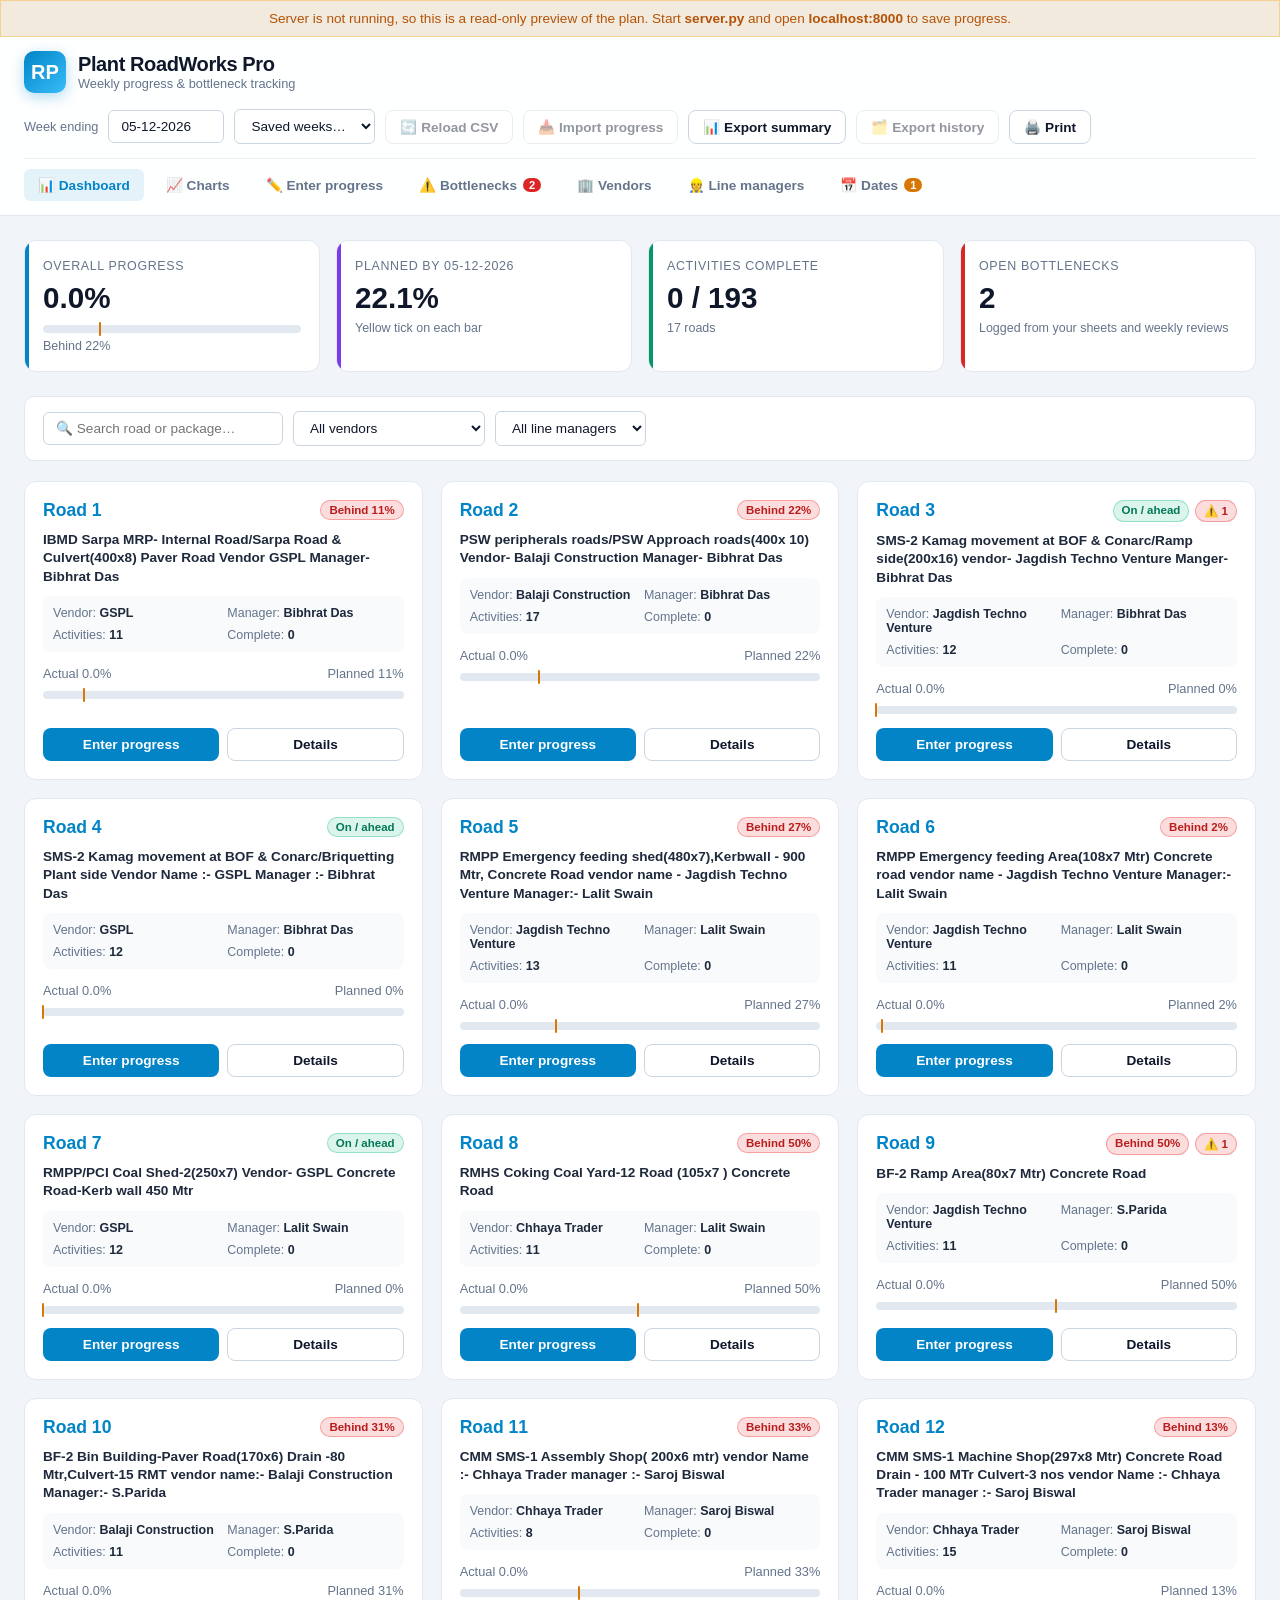
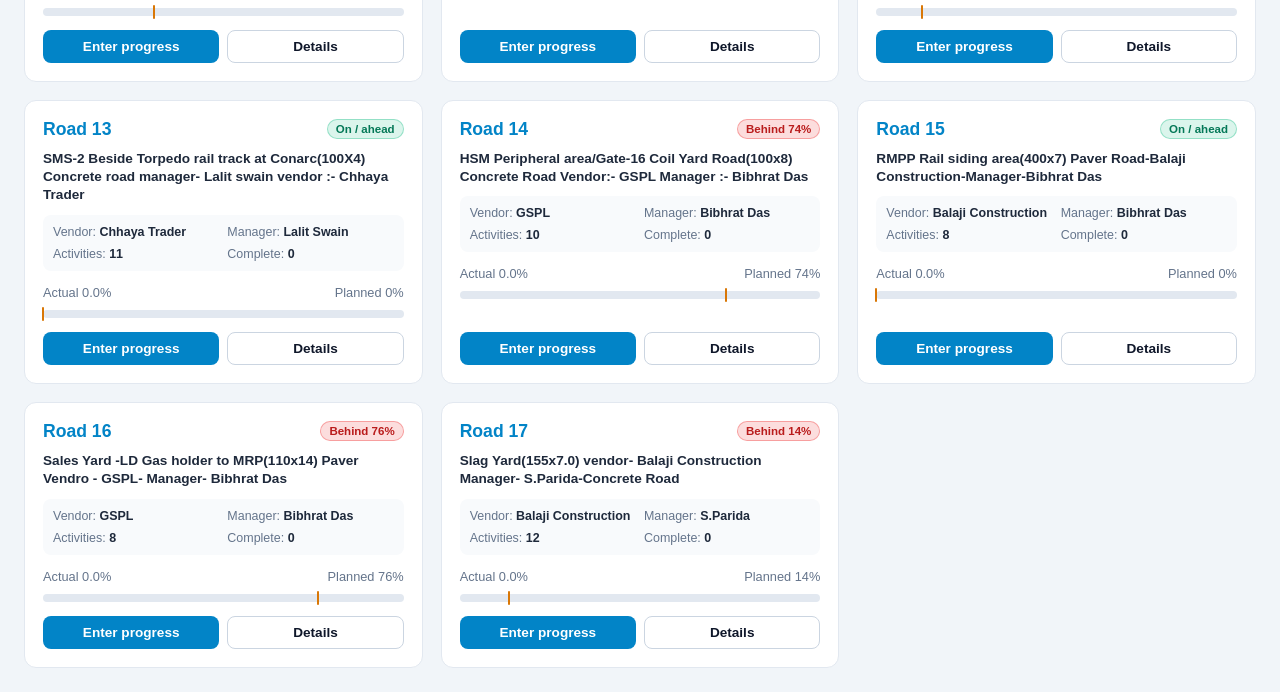
==== commit bff3496c: "chore: ignore scratch files; update legacy index.html" ====
--- a/index.html
+++ b/index.html
@@ -5,78 +5,78 @@
 <meta name="viewport" content="width=device-width, initial-scale=1.0">
 <title>Plant RoadWorks Pro</title>
 <style>
-:root{--bg:#0b0f19;--card:#131b2e;--bd:#1e293b;--text:#f1f5f9;--mut:#94a3b8;--pri:#38bdf8;--ok:#10b981;--warn:#f59e0b;--bad:#ef4444;--purple:#8b5cf6}
+:root{--bg:#f1f5f9;--card:#fff;--bd:#e2e8f0;--text:#0f172a;--mut:#64748b;--pri:#0284c7;--ok:#059669;--warn:#d97706;--bad:#dc2626;--purple:#7c3aed}
 *{box-sizing:border-box;margin:0;padding:0;font-family:'Inter',-apple-system,BlinkMacSystemFont,'SF Pro Display',sans-serif}
 body{background:var(--bg);color:var(--text);min-height:100vh}
-header{background:rgba(19,27,46,.92);backdrop-filter:blur(14px);border-bottom:1px solid var(--bd);position:sticky;top:0;z-index:50;padding:14px 24px}
+header{background:rgba(255,255,255,.92);backdrop-filter:blur(14px);border-bottom:1px solid var(--bd);position:sticky;top:0;z-index:50;padding:14px 24px}
 .top{display:flex;justify-content:space-between;align-items:center;flex-wrap:wrap;gap:16px}
 .brand{display:flex;align-items:center;gap:12px}
-.logo{width:42px;height:42px;background:linear-gradient(135deg,#0284c7,#38bdf8);border-radius:10px;display:flex;align-items:center;justify-content:center;font-size:20px;font-weight:800;color:#0b0f19;box-shadow:0 4px 14px rgba(56,189,248,.35)}
+.logo{width:42px;height:42px;background:linear-gradient(135deg,#0284c7,#38bdf8);border-radius:10px;display:flex;align-items:center;justify-content:center;font-size:20px;font-weight:800;color:#fff;box-shadow:0 4px 14px rgba(2,132,199,.3)}
 .brand h1{font-size:1.25rem;font-weight:700;letter-spacing:-.02em}.brand p{font-size:.8rem;color:var(--mut)}
 .actions{display:flex;align-items:center;gap:10px;flex-wrap:wrap}
 .btn{padding:8px 14px;border-radius:8px;font-size:.85rem;font-weight:600;cursor:pointer;display:inline-flex;align-items:center;gap:6px;transition:.2s;border:1px solid transparent}
-.btn-p{background:var(--pri);color:#0b0f19}.btn-p:hover{background:#7dd3fc;transform:translateY(-1px)}
-.btn-w{background:rgba(245,158,11,.15);border-color:rgba(245,158,11,.3);color:#fbbf24}.btn-w:hover{background:rgba(245,158,11,.25)}
-.btn-o{background:#1e293b;border-color:#334155;color:var(--text)}.btn-o:hover{background:#334155}
+.btn-p{background:var(--pri);color:#fff}.btn-p:hover{background:#0369a1;transform:translateY(-1px)}
+.btn-w{background:rgba(245,158,11,.15);border-color:rgba(245,158,11,.3);color:#b45309}.btn-w:hover{background:rgba(245,158,11,.25)}
+.btn-o{background:#fff;border-color:#cbd5e1;color:var(--text)}.btn-o:hover{background:#f1f5f9}
 .btn:disabled{opacity:.45;cursor:not-allowed;transform:none}
-.tabs{display:flex;gap:8px;margin-top:14px;border-top:1px solid rgba(255,255,255,.05);padding-top:10px;overflow-x:auto}
+.tabs{display:flex;gap:8px;margin-top:14px;border-top:1px solid rgba(0,0,0,.06);padding-top:10px;overflow-x:auto}
 .tab{background:transparent;border:none;color:var(--mut);padding:8px 14px;border-radius:6px;font-size:.85rem;font-weight:600;cursor:pointer;white-space:nowrap;display:flex;gap:6px;align-items:center}
-.tab:hover{color:var(--text);background:rgba(255,255,255,.04)}.tab.on{color:var(--pri);background:rgba(56,189,248,.12)}
+.tab:hover{color:var(--text);background:rgba(0,0,0,.04)}.tab.on{color:var(--pri);background:rgba(2,132,199,.1)}
 .badge{background:var(--bad);color:#fff;font-size:.7rem;padding:1px 6px;border-radius:10px;font-weight:700}
 main{padding:24px;max-width:1440px;margin:0 auto}
 .pane{display:none}.pane.on{display:block;animation:fade .25s}@keyframes fade{from{opacity:0;transform:translateY(4px)}to{opacity:1;transform:none}}
-#banner{background:rgba(245,158,11,.12);border:1px solid rgba(245,158,11,.35);color:#fbbf24;padding:10px 16px;font-size:.85rem;text-align:center}
+#banner{background:rgba(245,158,11,.12);border:1px solid rgba(245,158,11,.35);color:#b45309;padding:10px 16px;font-size:.85rem;text-align:center}
 .kpis{display:grid;grid-template-columns:repeat(auto-fit,minmax(240px,1fr));gap:16px;margin-bottom:24px}
 .kpi{background:var(--card);border:1px solid var(--bd);border-radius:12px;padding:18px;position:relative;overflow:hidden}
 .kpi:before{content:'';position:absolute;left:0;top:0;width:4px;height:100%}
 .kpi.b:before{background:var(--pri)}.kpi.g:before{background:var(--ok)}.kpi.r:before{background:var(--bad)}.kpi.p:before{background:var(--purple)}
 .kpi .l{font-size:.78rem;color:var(--mut);font-weight:500;text-transform:uppercase;letter-spacing:.05em}
 .kpi .v{font-size:1.85rem;font-weight:800;margin-top:8px}.kpi .s{font-size:.78rem;color:var(--mut);margin-top:6px}
-.pb{width:100%;height:8px;background:#1e293b;border-radius:4px;margin-top:10px;overflow:hidden;position:relative;overflow:visible}
-.pb i{display:block;height:100%;background:linear-gradient(90deg,#38bdf8,#10b981);border-radius:4px;transition:width .4s}
-.pb b{position:absolute;top:-3px;width:2px;height:14px;background:#fbbf24;border-radius:1px}
+.pb{width:100%;height:8px;background:#e2e8f0;border-radius:4px;margin-top:10px;overflow:hidden;position:relative;overflow:visible}
+.pb i{display:block;height:100%;background:linear-gradient(90deg,#0284c7,#059669);border-radius:4px;transition:width .4s}
+.pb b{position:absolute;top:-3px;width:2px;height:14px;background:#d97706;border-radius:1px}
 .bar{background:var(--card);border:1px solid var(--bd);border-radius:10px;padding:14px 18px;margin-bottom:20px;display:flex;flex-wrap:wrap;gap:12px;align-items:center;justify-content:space-between}
 .grp{display:flex;flex-wrap:wrap;gap:10px;align-items:center}
-input,select,textarea{background:#0b0f19;border:1px solid #334155;color:var(--text);padding:8px 12px;border-radius:6px;font-size:.85rem}
+input,select,textarea{background:#fff;border:1px solid #cbd5e1;color:var(--text);padding:8px 12px;border-radius:6px;font-size:.85rem}
 input:focus,select:focus,textarea:focus{outline:none;border-color:var(--pri)}
-input[type=date]{color-scheme:dark}
+input[type=date]{color-scheme:light}
 .grid{display:grid;grid-template-columns:repeat(auto-fill,minmax(340px,1fr));gap:18px}
 .rc{background:var(--card);border:1px solid var(--bd);border-radius:12px;padding:18px;display:flex;flex-direction:column;justify-content:space-between;transition:.2s}
-.rc:hover{border-color:#334155;transform:translateY(-2px);box-shadow:0 10px 25px rgba(0,0,0,.4)}
+.rc:hover{border-color:#cbd5e1;transform:translateY(-2px);box-shadow:0 10px 25px rgba(15,23,42,.1)}
 .rh{display:flex;justify-content:space-between;align-items:flex-start;margin-bottom:10px;gap:8px}
 .code{font-size:1.1rem;font-weight:700;color:var(--pri)}
-.title{font-size:.85rem;font-weight:600;line-height:1.35;margin-bottom:10px;color:#e2e8f0;display:-webkit-box;-webkit-line-clamp:3;-webkit-box-orient:vertical;overflow:hidden}
-.specs{display:grid;grid-template-columns:1fr 1fr;gap:8px;font-size:.78rem;color:var(--mut);background:rgba(0,0,0,.25);padding:10px;border-radius:8px;margin-bottom:14px}
-.specs strong{color:#e2e8f0}
+.title{font-size:.85rem;font-weight:600;line-height:1.35;margin-bottom:10px;color:#1e293b;display:-webkit-box;-webkit-line-clamp:3;-webkit-box-orient:vertical;overflow:hidden}
+.specs{display:grid;grid-template-columns:1fr 1fr;gap:8px;font-size:.78rem;color:var(--mut);background:#f8fafc;padding:10px;border-radius:8px;margin-bottom:14px}
+.specs strong{color:#1e293b}
 .meta{display:flex;justify-content:space-between;font-size:.8rem;margin-bottom:4px}
 .ra{display:flex;gap:8px;margin-top:14px}.ra .btn{flex:1;justify-content:center}
 .pill{font-size:.72rem;font-weight:600;padding:3px 8px;border-radius:12px;display:inline-flex;gap:4px;white-space:nowrap}
-.p-bad{background:rgba(239,68,68,.18);color:#fca5a5;border:1px solid rgba(239,68,68,.4)}
-.p-ok{background:rgba(16,185,129,.15);color:#6ee7b7;border:1px solid rgba(16,185,129,.35)}
-.p-mut{background:#1e293b;color:var(--mut);border:1px solid #334155}
-.p-warn{background:rgba(245,158,11,.15);color:#fbbf24;border:1px solid rgba(245,158,11,.35)}
+.p-bad{background:rgba(239,68,68,.18);color:#b91c1c;border:1px solid rgba(239,68,68,.4)}
+.p-ok{background:rgba(16,185,129,.15);color:#047857;border:1px solid rgba(16,185,129,.35)}
+.p-mut{background:#f1f5f9;color:var(--mut);border:1px solid #cbd5e1}
+.p-warn{background:rgba(245,158,11,.15);color:#b45309;border:1px solid rgba(245,158,11,.35)}
 .tc{background:var(--card);border:1px solid var(--bd);border-radius:12px;overflow-x:auto}
 table{width:100%;border-collapse:collapse;font-size:.85rem;text-align:left}
-th{background:#0f172a;padding:12px 14px;font-weight:600;color:var(--mut);border-bottom:1px solid var(--bd);white-space:nowrap}
-td{padding:11px 14px;border-bottom:1px solid rgba(255,255,255,.04);vertical-align:middle}
-tr:hover td{background:rgba(255,255,255,.02)}
+th{background:#f8fafc;padding:12px 14px;font-weight:600;color:var(--mut);border-bottom:1px solid var(--bd);white-space:nowrap}
+td{padding:11px 14px;border-bottom:1px solid rgba(0,0,0,.06);vertical-align:middle}
+tr:hover td{background:rgba(0,0,0,.02)}
 td.n,th.n{text-align:right;white-space:nowrap}
 td input[type=number],td input[type=text]{width:100%;padding:6px 8px}td input[type=number]{width:120px}
 .mini{display:flex;align-items:center;gap:8px}.mini .pb{width:90px;margin:0;height:8px}
 .bn{background:var(--card);border:1px solid var(--bd);border-left:4px solid var(--bad);border-radius:10px;padding:16px;margin-bottom:14px}
 .bn.ip{border-left-color:var(--warn)}.bn.cl{border-left-color:var(--ok);opacity:.75}
 .bn h3{font-size:1rem;margin-bottom:8px;line-height:1.4}.bn .m{font-size:.8rem;color:var(--mut);margin-bottom:10px;display:flex;flex-wrap:wrap;gap:14px}
-.bn .m strong{color:#e2e8f0}.bn .rm{font-size:.85rem;background:rgba(0,0,0,.22);padding:10px;border-radius:6px;margin-bottom:12px;color:#cbd5e1}
+.bn .m strong{color:#1e293b}.bn .rm{font-size:.85rem;background:#f8fafc;padding:10px;border-radius:6px;margin-bottom:12px;color:#334155}
 .bn .ac{display:flex;justify-content:space-between;align-items:center;flex-wrap:wrap;gap:10px}
 .empty{padding:40px;text-align:center;color:var(--mut)}
 .note{font-size:.78rem;color:var(--mut);margin:10px 0 18px}
-.ov{position:fixed;inset:0;background:rgba(0,0,0,.78);backdrop-filter:blur(5px);display:none;align-items:center;justify-content:center;z-index:100;padding:20px}
+.ov{position:fixed;inset:0;background:rgba(15,23,42,.5);backdrop-filter:blur(5px);display:none;align-items:center;justify-content:center;z-index:100;padding:20px}
 .ov.on{display:flex}
-.md{background:var(--card);border:1px solid var(--bd);border-radius:14px;width:100%;max-width:860px;max-height:90vh;display:flex;flex-direction:column;box-shadow:0 20px 50px rgba(0,0,0,.6)}
+.md{background:var(--card);border:1px solid var(--bd);border-radius:14px;width:100%;max-width:860px;max-height:90vh;display:flex;flex-direction:column;box-shadow:0 20px 50px rgba(15,23,42,.25)}
 .mh{padding:16px 20px;border-bottom:1px solid var(--bd);display:flex;justify-content:space-between;align-items:center}.mh h3{font-size:1.1rem}
 .mb{padding:20px;overflow-y:auto}.mf{padding:14px 20px;border-top:1px solid var(--bd);display:flex;justify-content:flex-end;gap:10px}
 .x{background:none;border:none;color:var(--mut);font-size:1.5rem;cursor:pointer}
-.fg{margin-bottom:14px}.fg label{display:block;font-size:.8rem;font-weight:600;margin-bottom:6px;color:#cbd5e1}.fg input,.fg select,.fg textarea{width:100%}
+.fg{margin-bottom:14px}.fg label{display:block;font-size:.8rem;font-weight:600;margin-bottom:6px;color:#334155}.fg input,.fg select,.fg textarea{width:100%}
 .cg{display:grid;grid-template-columns:repeat(auto-fit,minmax(460px,1fr));gap:18px}
 .cc{background:var(--card);border:1px solid var(--bd);border-radius:12px;padding:18px}.cc.wide{grid-column:1/-1}
 .cc h3{font-size:.95rem;margin-bottom:12px}.cc svg{display:block;width:100%;height:auto}
@@ -317,22 +317,22 @@
 }
 
 
-const COL = {act: '#38bdf8', plan: '#f59e0b'};
+const COL = {act: '#0284c7', plan: '#f59e0b'};
 function barChart(items) {
   const L = 150, W = 640, R = 56, rh = 30, H = items.length * rh + 26, pw = W - L - R; let g = '';
-  [0, 25, 50, 75, 100].forEach(t => { const x = L + pw * t / 100; g += `<line x1="${x}" x2="${x}" y1="0" y2="${H - 22}" stroke="#1e293b"/><text x="${x}" y="${H - 7}" fill="#94a3b8" font-size="10" text-anchor="middle">${t}%</text>`; });
+  [0, 25, 50, 75, 100].forEach(t => { const x = L + pw * t / 100; g += `<line x1="${x}" x2="${x}" y1="0" y2="${H - 22}" stroke="#e2e8f0"/><text x="${x}" y="${H - 7}" fill="#64748b" font-size="10" text-anchor="middle">${t}%</text>`; });
   items.forEach((it, i) => { const y = i * rh + 4;
-    g += `<text x="${L - 8}" y="${y + 15}" fill="#e2e8f0" font-size="11" text-anchor="end">${esc(it.label)}</text>` +
+    g += `<text x="${L - 8}" y="${y + 15}" fill="#1e293b" font-size="11" text-anchor="end">${esc(it.label)}</text>` +
       `<rect x="${L}" y="${y}" width="${Math.max(0, pw * it.pct / 100)}" height="9" rx="2" fill="${COL.act}"><title>${esc(it.label)}: actual ${it.pct.toFixed(1)}%</title></rect>` +
-      `<text x="${L + pw * it.pct / 100 + 5}" y="${y + 8}" fill="#94a3b8" font-size="9">${it.pct.toFixed(0)}%</text>`;
-    if (it.plan != null) g += `<rect x="${L}" y="${y + 11}" width="${pw * it.plan / 100}" height="9" rx="2" fill="${COL.plan}"><title>${esc(it.label)}: planned ${it.plan.toFixed(1)}%</title></rect><text x="${L + pw * it.plan / 100 + 5}" y="${y + 19}" fill="#94a3b8" font-size="9">${it.plan.toFixed(0)}%</text>`;
+      `<text x="${L + pw * it.pct / 100 + 5}" y="${y + 8}" fill="#64748b" font-size="9">${it.pct.toFixed(0)}%</text>`;
+    if (it.plan != null) g += `<rect x="${L}" y="${y + 11}" width="${pw * it.plan / 100}" height="9" rx="2" fill="${COL.plan}"><title>${esc(it.label)}: planned ${it.plan.toFixed(1)}%</title></rect><text x="${L + pw * it.plan / 100 + 5}" y="${y + 19}" fill="#64748b" font-size="9">${it.plan.toFixed(0)}%</text>`;
     else g += `<text x="${L + 5}" y="${y + 19}" fill="#64748b" font-size="9">no schedule</text>`; });
   return `<svg viewBox="0 0 ${W} ${H}">${g}</svg>`;
 }
 function donut(parts) {
   const tot = parts.reduce((s, p) => s + p.n, 0) || 1, r = 60, C = 2 * Math.PI * r; let off = 0;
   const arcs = parts.map(p => { const len = C * p.n / tot, s = `<circle r="${r}" cx="90" cy="90" fill="none" stroke="${p.color}" stroke-width="26" stroke-dasharray="${len} ${C - len}" stroke-dashoffset="${-off}" transform="rotate(-90 90 90)"><title>${p.label}: ${p.n}</title></circle>`; off += len; return s; }).join('');
-  return `<div class="dn"><svg viewBox="0 0 180 180"><circle r="${r}" cx="90" cy="90" fill="none" stroke="#1e293b" stroke-width="26"/>${arcs}<text x="90" y="88" text-anchor="middle" fill="#f1f5f9" font-size="24" font-weight="800">${tot === 1 && !parts.some(p => p.n) ? 0 : parts.reduce((s, p) => s + p.n, 0)}</text><text x="90" y="106" text-anchor="middle" fill="#94a3b8" font-size="10">activities</text></svg>
+  return `<div class="dn"><svg viewBox="0 0 180 180"><circle r="${r}" cx="90" cy="90" fill="none" stroke="#e2e8f0" stroke-width="26"/>${arcs}<text x="90" y="88" text-anchor="middle" fill="#0f172a" font-size="24" font-weight="800">${tot === 1 && !parts.some(p => p.n) ? 0 : parts.reduce((s, p) => s + p.n, 0)}</text><text x="90" y="106" text-anchor="middle" fill="#64748b" font-size="10">activities</text></svg>
     <ul>${parts.map(p => `<li><span style="display:inline-block;width:10px;height:10px;border-radius:2px;background:${p.color};margin-right:8px"></span>${p.label}: <b>${p.n}</b></li>`).join('')}</ul></div>`;
 }
 function sCurve() {
@@ -342,12 +342,12 @@
   const t0 = Math.min(...sched.map(x => x.s), ...wt), t1 = Math.max(...sched.map(x => x.e), ...wt);
   const plan = t => avg(sched.map(x => t <= x.s ? 0 : t >= x.e ? 100 : (t - x.s) / (x.e - x.s) * 100));
   const W = 760, H = 300, L = 42, R = 16, T = 12, B = 34, pw = W - L - R, ph = H - T - B, X = t => L + pw * (t - t0) / (t1 - t0), Y = p => T + ph * (1 - p / 100); let g = '';
-  [0, 25, 50, 75, 100].forEach(p => g += `<line x1="${L}" x2="${W - R}" y1="${Y(p)}" y2="${Y(p)}" stroke="#1e293b"/><text x="${L - 6}" y="${Y(p) + 3}" fill="#94a3b8" font-size="10" text-anchor="end">${p}%</text>`);
+  [0, 25, 50, 75, 100].forEach(p => g += `<line x1="${L}" x2="${W - R}" y1="${Y(p)}" y2="${Y(p)}" stroke="#e2e8f0"/><text x="${L - 6}" y="${Y(p) + 3}" fill="#64748b" font-size="10" text-anchor="end">${p}%</text>`);
   const d0 = new Date(t0); for (let d = new Date(Date.UTC(d0.getUTCFullYear(), Math.ceil(d0.getUTCMonth() / 3) * 3, 1)); d.getTime() <= t1; d = new Date(Date.UTC(d.getUTCFullYear(), d.getUTCMonth() + 3, 1)))
-    g += `<line x1="${X(d.getTime())}" x2="${X(d.getTime())}" y1="${T}" y2="${T + ph}" stroke="#1e293b"/><text x="${X(d.getTime())}" y="${H - 14}" fill="#94a3b8" font-size="10" text-anchor="middle">${d.toLocaleString('en', {month: 'short', year: '2-digit', timeZone: 'UTC'})}</text>`;
+    g += `<line x1="${X(d.getTime())}" x2="${X(d.getTime())}" y1="${T}" y2="${T + ph}" stroke="#e2e8f0"/><text x="${X(d.getTime())}" y="${H - 14}" fill="#64748b" font-size="10" text-anchor="middle">${d.toLocaleString('en', {month: 'short', year: '2-digit', timeZone: 'UTC'})}</text>`;
   let pp = ''; for (let t = t0; ; t += step) { const tt = Math.min(t, t1); pp += (pp ? 'L' : 'M') + X(tt).toFixed(1) + ' ' + Y(plan(tt)).toFixed(1); if (tt >= t1) break; }
   g += `<path d="${pp}" fill="none" stroke="${COL.plan}" stroke-width="2.5"/>`;
-  const sel = day(week()); if (!isNaN(sel) && sel >= t0 && sel <= t1) g += `<line x1="${X(sel)}" x2="${X(sel)}" y1="${T}" y2="${T + ph}" stroke="#94a3b8" stroke-dasharray="4 4"/><text x="${X(sel)}" y="${T + 10}" fill="#94a3b8" font-size="10" dx="4">${fmt(week())}</text>`;
+  const sel = day(week()); if (!isNaN(sel) && sel >= t0 && sel <= t1) g += `<line x1="${X(sel)}" x2="${X(sel)}" y1="${T}" y2="${T + ph}" stroke="#64748b" stroke-dasharray="4 4"/><text x="${X(sel)}" y="${T + 10}" fill="#64748b" font-size="10" dx="4">${fmt(week())}</text>`;
   const pts = weeks.map(w => ({t: day(w), p: avg(compute(w).map(a => a.pct)), w})).filter(x => !isNaN(x.t));
   if (pts.length) g += `<path d="${pts.map((q, i) => (i ? 'L' : 'M') + X(q.t).toFixed(1) + ' ' + Y(q.p).toFixed(1)).join('')}" fill="none" stroke="${COL.act}" stroke-width="2.5"/>` + pts.map(q => `<circle cx="${X(q.t)}" cy="${Y(q.p)}" r="4" fill="${COL.act}"><title>${q.w}: ${q.p.toFixed(1)}%</title></circle>`).join('');
   else g += `<text x="${W / 2}" y="${T + ph / 2}" text-anchor="middle" fill="#64748b" font-size="12">Actual line appears once weekly progress is saved</text>`;
